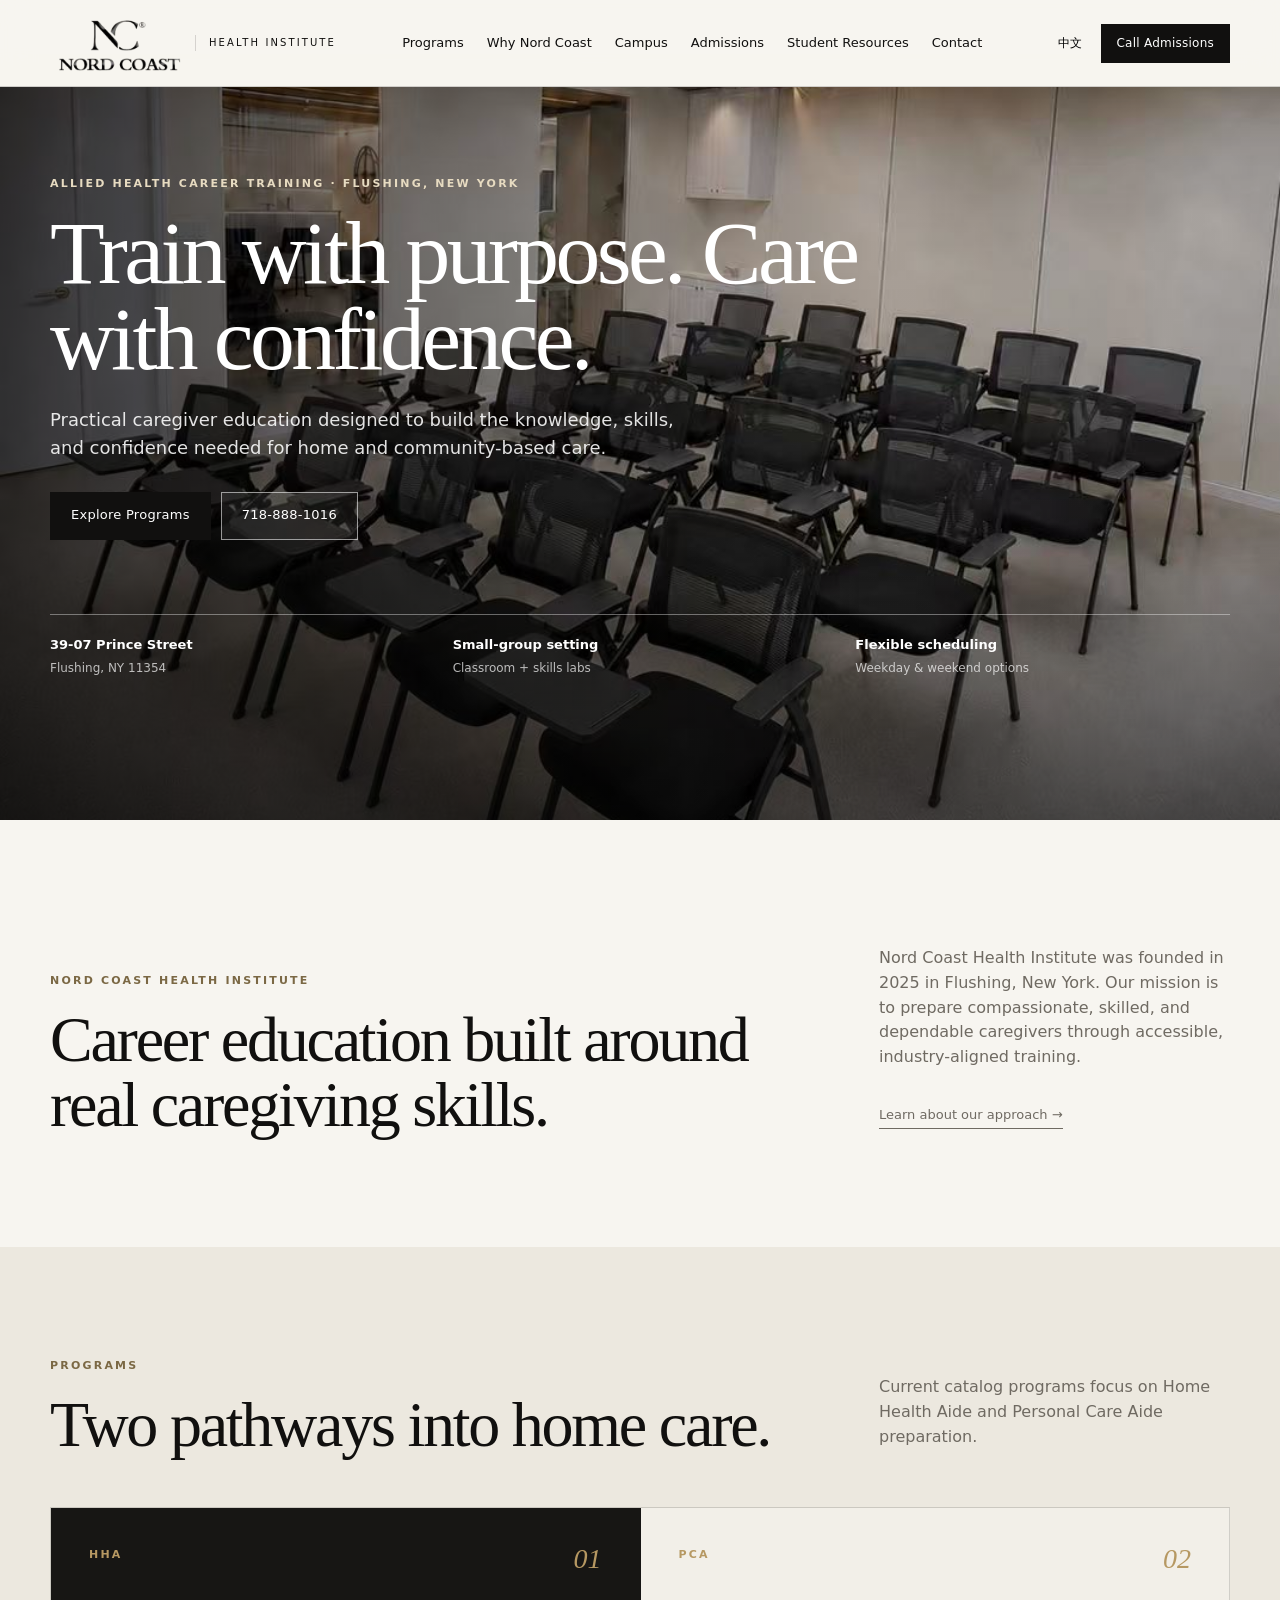
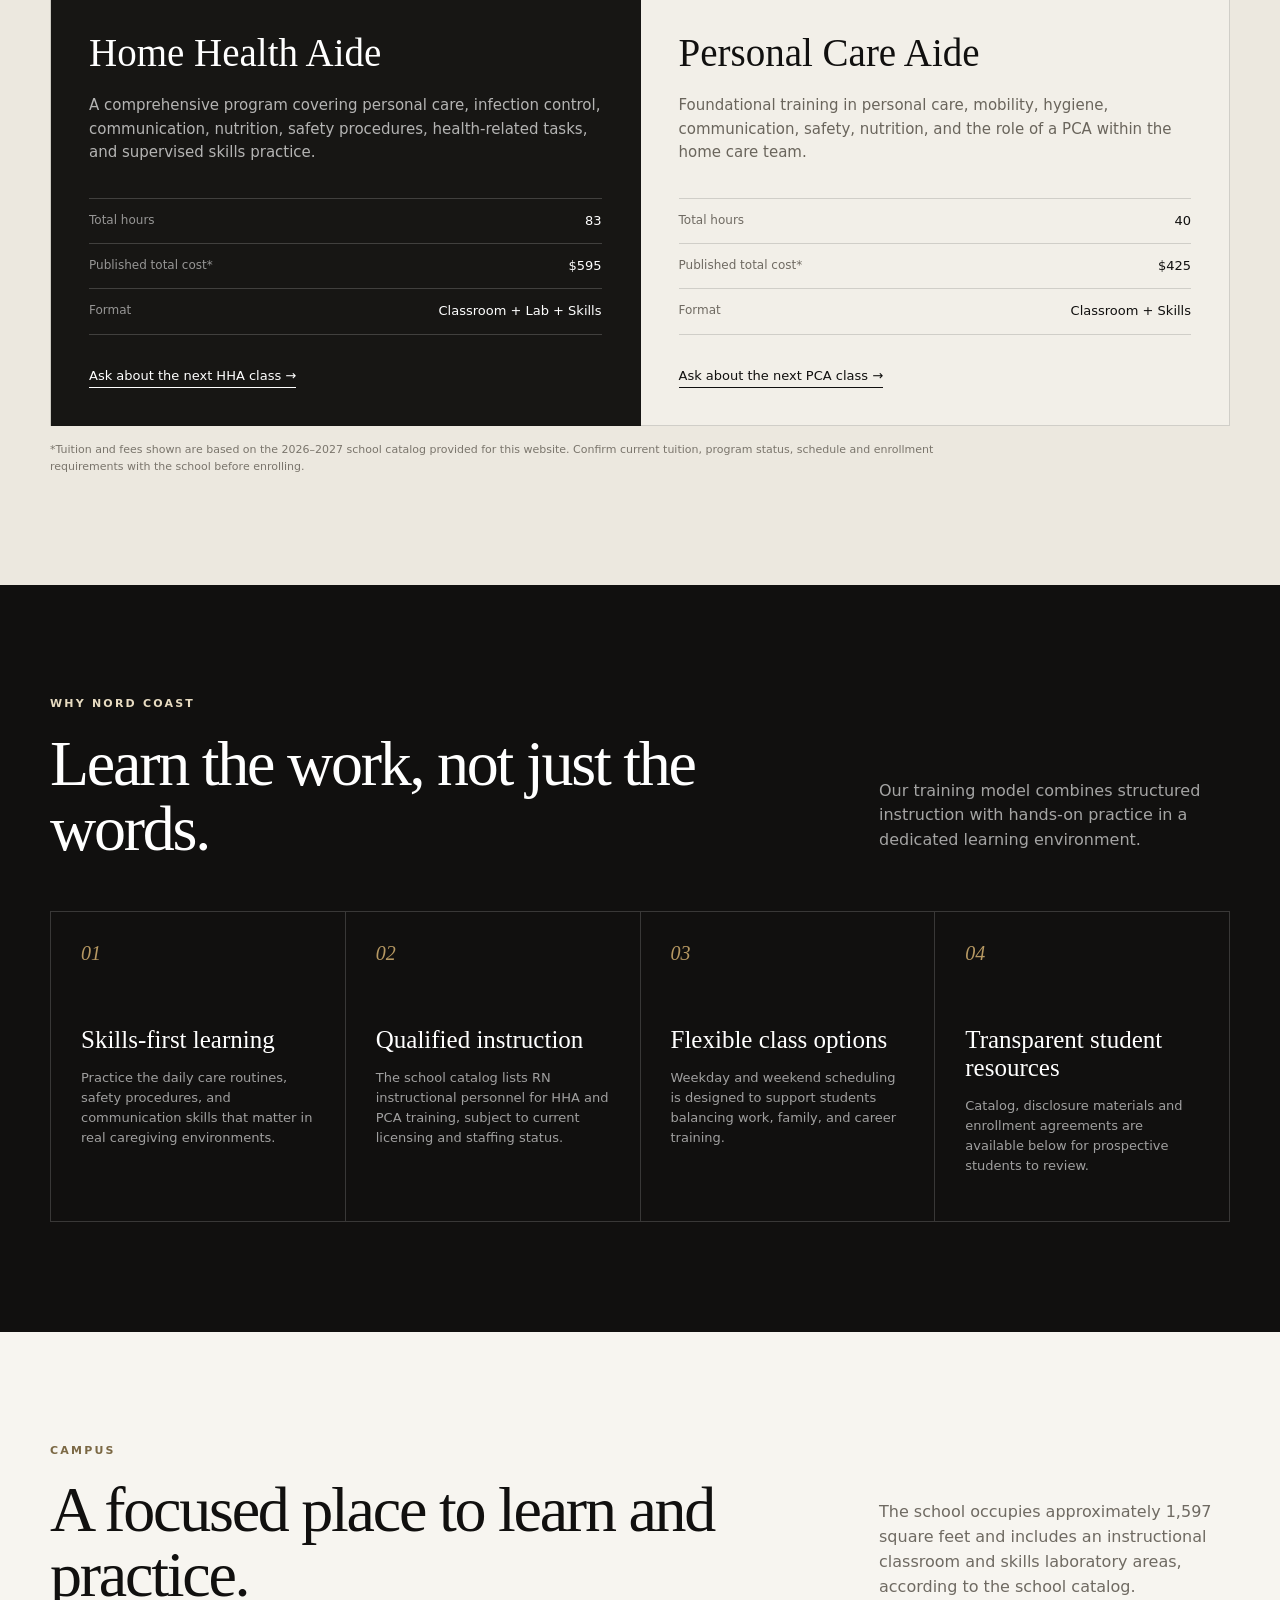
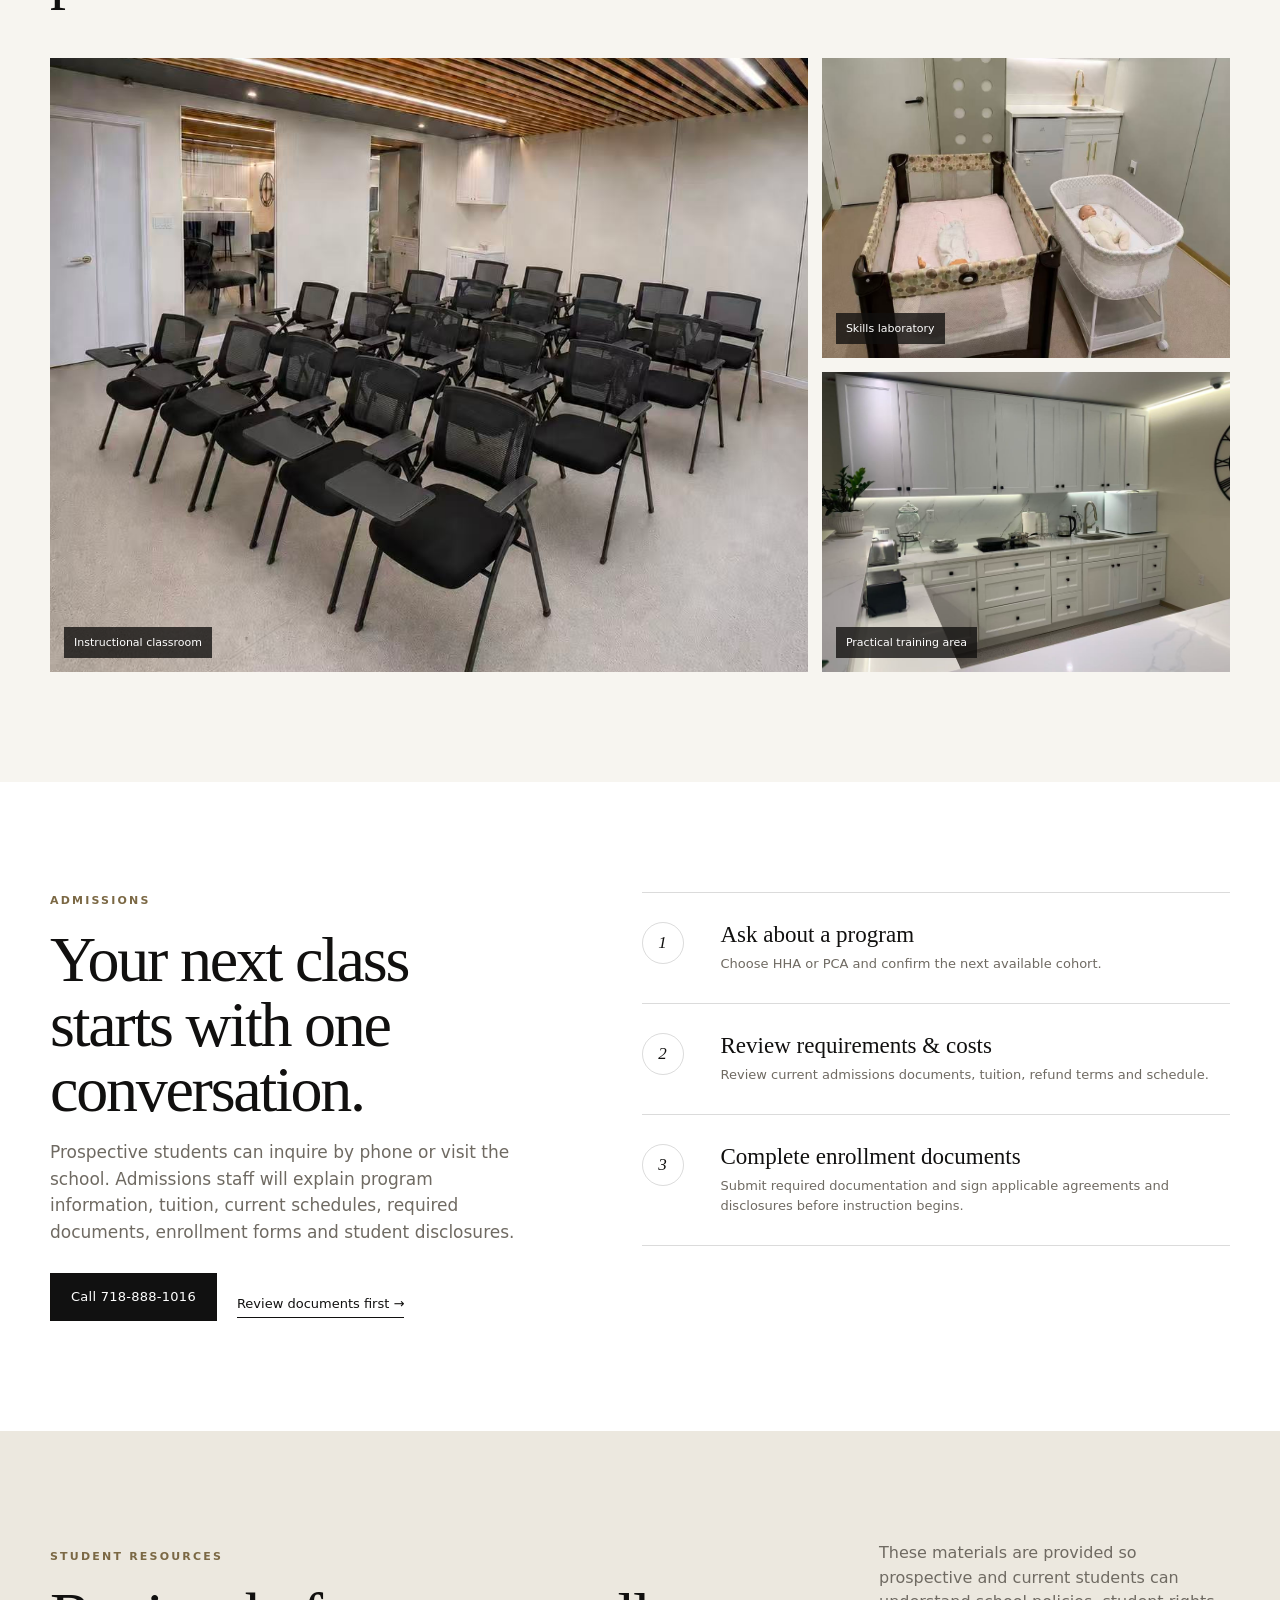
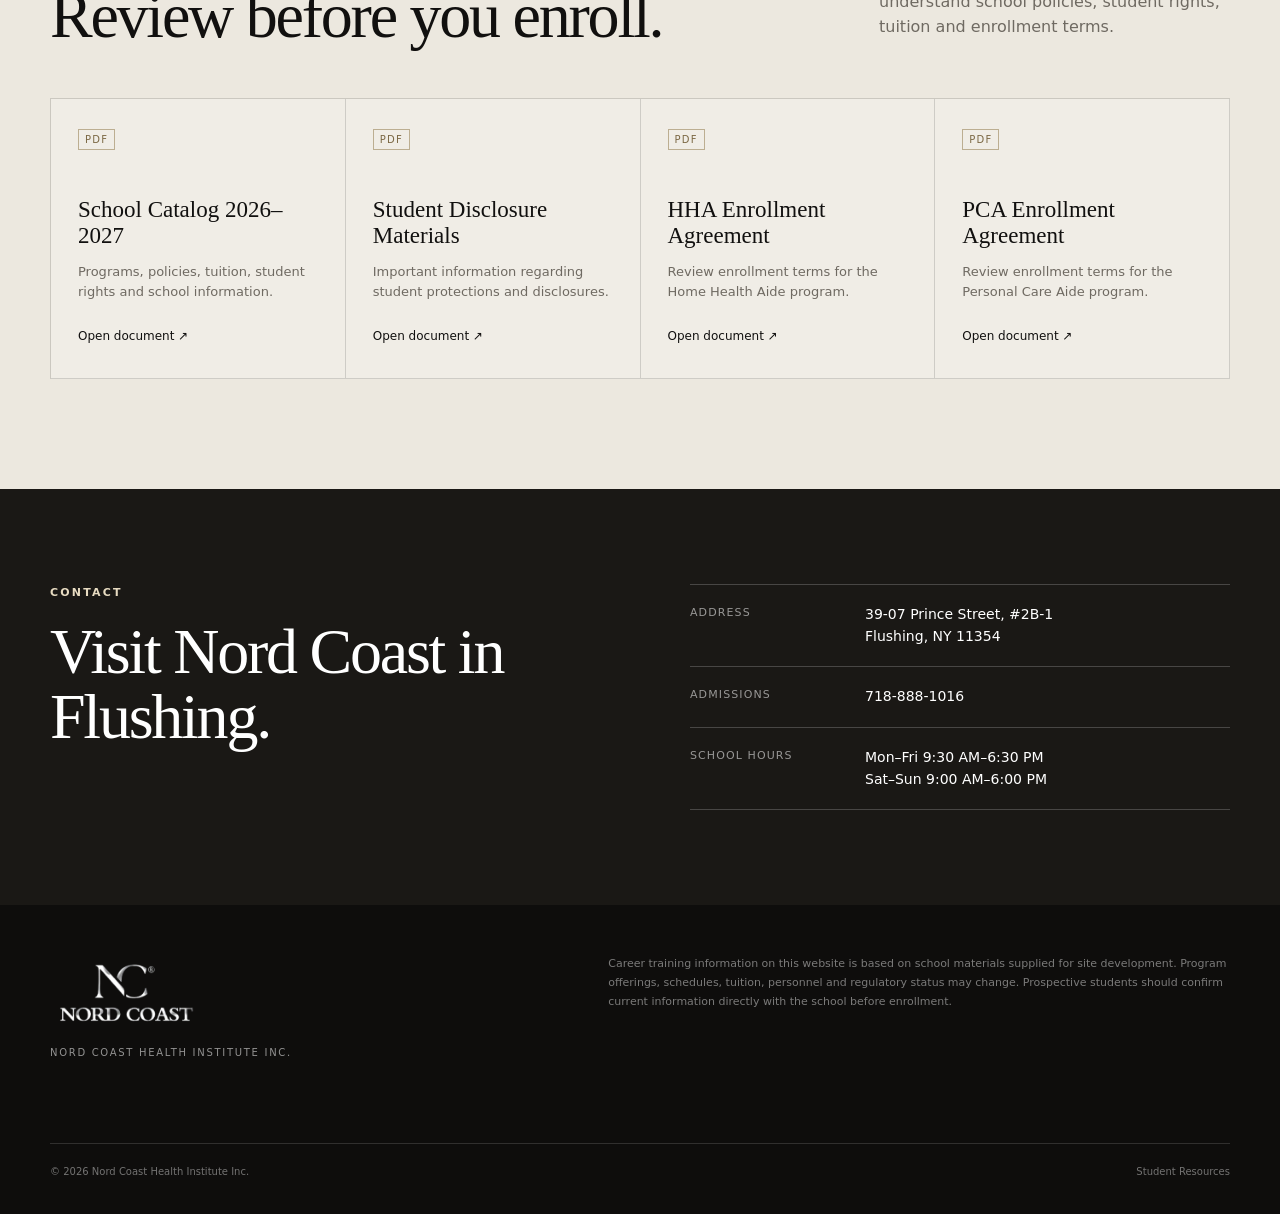
==== index.html @ 35583277 "Add files via upload" ====
<!doctype html>
<html lang="en">
<head>
  <meta charset="utf-8" />
  <meta name="viewport" content="width=device-width,initial-scale=1" />
  <meta name="description" content="Nord Coast Health Institute — allied health career training in Flushing, New York. HHA and PCA programs with classroom, lab and skills-based instruction." />
  <title>Nord Coast Health Institute | Allied Health Career Training</title>
  <link rel="icon" href="assets/images/logo.png" />
  <link rel="stylesheet" href="styles.css" />
</head>
<body>
  <a class="skip-link" href="#main">Skip to content</a>

  <header class="site-header" id="top">
    <div class="wrap nav-wrap">
      <a href="#top" class="brand" aria-label="Nord Coast Health Institute home">
        <img src="assets/images/logo.png" alt="Nord Coast" />
        <span class="brand-school">HEALTH INSTITUTE</span>
      </a>
      <button class="menu-toggle" aria-expanded="false" aria-controls="site-nav">Menu</button>
      <nav id="site-nav" class="site-nav" aria-label="Primary navigation">
        <a href="#programs" data-en="Programs" data-zh="课程">Programs</a>
        <a href="#why" data-en="Why Nord Coast" data-zh="学校优势">Why Nord Coast</a>
        <a href="#campus" data-en="Campus" data-zh="校园">Campus</a>
        <a href="#admissions" data-en="Admissions" data-zh="入学">Admissions</a>
        <a href="#documents" data-en="Student Resources" data-zh="学生资料">Student Resources</a>
        <a href="#contact" data-en="Contact" data-zh="联系">Contact</a>
      </nav>
      <div class="nav-actions">
        <button id="langToggle" class="lang-btn" type="button" aria-label="Switch language">中文</button>
        <a class="btn btn-small" href="tel:+17188881016" data-en="Call Admissions" data-zh="电话咨询">Call Admissions</a>
      </div>
    </div>
  </header>

  <main id="main">
    <section class="hero">
      <div class="hero-image" role="img" aria-label="Nord Coast classroom"></div>
      <div class="hero-overlay"></div>
      <div class="wrap hero-content">
        <p class="eyebrow" data-en="ALLIED HEALTH CAREER TRAINING · FLUSHING, NEW YORK" data-zh="医疗健康职业培训 · 纽约法拉盛">ALLIED HEALTH CAREER TRAINING · FLUSHING, NEW YORK</p>
        <h1 data-en="Train with purpose. Care with confidence." data-zh="以专业训练，成就有温度的照护。">Train with purpose.<br/>Care with confidence.</h1>
        <p class="hero-copy" data-en="Practical caregiver education designed to build the knowledge, skills, and confidence needed for home and community-based care." data-zh="以实用、系统的护理职业教育，帮助学员建立居家与社区照护所需的知识、技能与职业信心。">Practical caregiver education designed to build the knowledge, skills, and confidence needed for home and community-based care.</p>
        <div class="hero-actions">
          <a class="btn" href="#programs" data-en="Explore Programs" data-zh="查看课程">Explore Programs</a>
          <a class="btn btn-ghost" href="tel:+17188881016" data-en="718-888-1016" data-zh="718-888-1016">718-888-1016</a>
        </div>
        <div class="hero-meta">
          <div><strong>39-07 Prince Street</strong><span data-en="Flushing, NY 11354" data-zh="纽约法拉盛 11354">Flushing, NY 11354</span></div>
          <div><strong data-en="Small-group setting" data-zh="小班教学环境">Small-group setting</strong><span data-en="Classroom + skills labs" data-zh="课堂 + 技能实训">Classroom + skills labs</span></div>
          <div><strong data-en="Flexible scheduling" data-zh="灵活课程安排">Flexible scheduling</strong><span data-en="Weekday & weekend options" data-zh="工作日与周末班次">Weekday & weekend options</span></div>
        </div>
      </div>
    </section>

    <section class="intro section">
      <div class="wrap split-heading">
        <div>
          <p class="eyebrow dark" data-en="NORD COAST HEALTH INSTITUTE" data-zh="NORD COAST HEALTH INSTITUTE">NORD COAST HEALTH INSTITUTE</p>
          <h2 data-en="Career education built around real caregiving skills." data-zh="围绕真实照护能力打造的职业教育。">Career education built around real caregiving skills.</h2>
        </div>
        <div class="intro-copy">
          <p data-en="Nord Coast Health Institute was founded in 2025 in Flushing, New York. Our mission is to prepare compassionate, skilled, and dependable caregivers through accessible, industry-aligned training." data-zh="Nord Coast Health Institute 于 2025 年在纽约法拉盛成立。我们的使命是通过易于获得、贴近行业需求的培训，培养有同理心、有技能、值得信赖的照护人才。">Nord Coast Health Institute was founded in 2025 in Flushing, New York. Our mission is to prepare compassionate, skilled, and dependable caregivers through accessible, industry-aligned training.</p>
          <a class="text-link" href="#why" data-en="Learn about our approach →" data-zh="了解我们的教学方式 →">Learn about our approach →</a>
        </div>
      </div>
    </section>

    <section id="programs" class="section section-warm">
      <div class="wrap">
        <div class="section-head">
          <div><p class="eyebrow dark" data-en="PROGRAMS" data-zh="课程">PROGRAMS</p><h2 data-en="Two pathways into home care." data-zh="两条进入居家照护行业的学习路径。">Two pathways into home care.</h2></div>
          <p data-en="Current catalog programs focus on Home Health Aide and Personal Care Aide preparation." data-zh="当前课程目录聚焦 Home Health Aide（HHA）与 Personal Care Aide（PCA）职业培训。">Current catalog programs focus on Home Health Aide and Personal Care Aide preparation.</p>
        </div>

        <div class="program-grid">
          <article class="program-card featured">
            <div class="program-number">01</div>
            <p class="program-tag">HHA</p>
            <h3 data-en="Home Health Aide" data-zh="家庭健康护理员">Home Health Aide</h3>
            <p data-en="A comprehensive program covering personal care, infection control, communication, nutrition, safety procedures, health-related tasks, and supervised skills practice." data-zh="系统学习个人护理、感染控制、沟通、营养、安全、健康相关任务与技能实训，为居家护理工作建立完整基础。">A comprehensive program covering personal care, infection control, communication, nutrition, safety procedures, health-related tasks, and supervised skills practice.</p>
            <dl class="facts"><div><dt data-en="Total hours" data-zh="总课时">Total hours</dt><dd>83</dd></div><div><dt data-en="Published total cost*" data-zh="目录公布总费用*">Published total cost*</dt><dd>$595</dd></div><div><dt data-en="Format" data-zh="形式">Format</dt><dd data-en="Classroom + Lab + Skills" data-zh="课堂 + 实验室 + 技能">Classroom + Lab + Skills</dd></div></dl>
            <a class="card-link" href="#admissions" data-en="Ask about the next HHA class →" data-zh="咨询下一期 HHA 课程 →">Ask about the next HHA class →</a>
          </article>

          <article class="program-card">
            <div class="program-number">02</div>
            <p class="program-tag">PCA</p>
            <h3 data-en="Personal Care Aide" data-zh="个人护理助理">Personal Care Aide</h3>
            <p data-en="Foundational training in personal care, mobility, hygiene, communication, safety, nutrition, and the role of a PCA within the home care team." data-zh="学习个人护理、行动协助、卫生、沟通、安全、营养及 PCA 在居家照护团队中的职责，为进入照护行业打下基础。">Foundational training in personal care, mobility, hygiene, communication, safety, nutrition, and the role of a PCA within the home care team.</p>
            <dl class="facts"><div><dt data-en="Total hours" data-zh="总课时">Total hours</dt><dd>40</dd></div><div><dt data-en="Published total cost*" data-zh="目录公布总费用*">Published total cost*</dt><dd>$425</dd></div><div><dt data-en="Format" data-zh="形式">Format</dt><dd data-en="Classroom + Skills" data-zh="课堂 + 技能">Classroom + Skills</dd></div></dl>
            <a class="card-link" href="#admissions" data-en="Ask about the next PCA class →" data-zh="咨询下一期 PCA 课程 →">Ask about the next PCA class →</a>
          </article>
        </div>
        <p class="fineprint" data-en="*Tuition and fees shown are based on the 2026–2027 school catalog provided for this website. Confirm current tuition, program status, schedule and enrollment requirements with the school before enrolling." data-zh="*以上学费及费用依据本网站制作时提供的 2026–2027 学校目录。报名之前请向学校确认最新学费、课程状态、开课时间及入学要求。">*Tuition and fees shown are based on the 2026–2027 school catalog provided for this website. Confirm current tuition, program status, schedule and enrollment requirements with the school before enrolling.</p>
      </div>
    </section>

    <section id="why" class="section section-dark">
      <div class="wrap">
        <div class="section-head light">
          <div><p class="eyebrow" data-en="WHY NORD COAST" data-zh="为什么选择 NORD COAST">WHY NORD COAST</p><h2 data-en="Learn the work, not just the words." data-zh="不只学习知识，更要练会真实工作技能。">Learn the work, not just the words.</h2></div>
          <p data-en="Our training model combines structured instruction with hands-on practice in a dedicated learning environment." data-zh="我们的培训将系统理论教学与实操训练结合，在独立教学环境中强化职业技能。">Our training model combines structured instruction with hands-on practice in a dedicated learning environment.</p>
        </div>
        <div class="value-grid">
          <div class="value"><span>01</span><h3 data-en="Skills-first learning" data-zh="技能优先">Skills-first learning</h3><p data-en="Practice the daily care routines, safety procedures, and communication skills that matter in real caregiving environments." data-zh="围绕真实照护场景练习日常护理、安全流程与沟通技能。">Practice the daily care routines, safety procedures, and communication skills that matter in real caregiving environments.</p></div>
          <div class="value"><span>02</span><h3 data-en="Qualified instruction" data-zh="专业师资">Qualified instruction</h3><p data-en="The school catalog lists RN instructional personnel for HHA and PCA training, subject to current licensing and staffing status." data-zh="学校目录列示由注册护士（RN）师资参与 HHA 与 PCA 教学，具体以当前教师执照及排课情况为准。">The school catalog lists RN instructional personnel for HHA and PCA training, subject to current licensing and staffing status.</p></div>
          <div class="value"><span>03</span><h3 data-en="Flexible class options" data-zh="灵活班次">Flexible class options</h3><p data-en="Weekday and weekend scheduling is designed to support students balancing work, family, and career training." data-zh="工作日及周末班次便于兼顾工作、家庭与职业培训。">Weekday and weekend scheduling is designed to support students balancing work, family, and career training.</p></div>
          <div class="value"><span>04</span><h3 data-en="Transparent student resources" data-zh="透明学生资料">Transparent student resources</h3><p data-en="Catalog, disclosure materials and enrollment agreements are available below for prospective students to review." data-zh="学校目录、学生披露资料及入学协议均可在网站下方查阅。">Catalog, disclosure materials and enrollment agreements are available below for prospective students to review.</p></div>
        </div>
      </div>
    </section>

    <section id="campus" class="section gallery-section">
      <div class="wrap">
        <div class="section-head">
          <div><p class="eyebrow dark" data-en="CAMPUS" data-zh="校园环境">CAMPUS</p><h2 data-en="A focused place to learn and practice." data-zh="专注学习，也适合动手实训。">A focused place to learn and practice.</h2></div>
          <p data-en="The school occupies approximately 1,597 square feet and includes an instructional classroom and skills laboratory areas, according to the school catalog." data-zh="根据学校目录，校区约 1,597 平方英尺，设有教学教室及技能实训区域。">The school occupies approximately 1,597 square feet and includes an instructional classroom and skills laboratory areas, according to the school catalog.</p>
        </div>
        <div class="gallery">
          <figure class="g1"><img src="assets/images/classroom-1.jpg" alt="Nord Coast instructional classroom" loading="lazy"/><figcaption data-en="Instructional classroom" data-zh="教学教室">Instructional classroom</figcaption></figure>
          <figure class="g2"><img src="assets/images/labroom.jpg" alt="Nord Coast skills lab" loading="lazy"/><figcaption data-en="Skills laboratory" data-zh="技能实训室">Skills laboratory</figcaption></figure>
          <figure class="g3"><img src="assets/images/kitchen.jpg" alt="Nord Coast training kitchen" loading="lazy"/><figcaption data-en="Practical training area" data-zh="实操训练区域">Practical training area</figcaption></figure>
        </div>
      </div>
    </section>

    <section id="admissions" class="section admissions-section">
      <div class="wrap admissions-grid">
        <div>
          <p class="eyebrow dark" data-en="ADMISSIONS" data-zh="入学流程">ADMISSIONS</p>
          <h2 data-en="Your next class starts with one conversation." data-zh="从一次咨询，开始你的下一段职业学习。">Your next class starts with one conversation.</h2>
          <p class="lead" data-en="Prospective students can inquire by phone or visit the school. Admissions staff will explain program information, tuition, current schedules, required documents, enrollment forms and student disclosures." data-zh="有意报名的学员可电话咨询或到校了解。招生人员将说明课程内容、学费、最新开课时间、所需文件、报名表格及学生披露资料。">Prospective students can inquire by phone or visit the school. Admissions staff will explain program information, tuition, current schedules, required documents, enrollment forms and student disclosures.</p>
          <div class="admission-actions"><a class="btn dark-btn" href="tel:+17188881016" data-en="Call 718-888-1016" data-zh="致电 718-888-1016">Call 718-888-1016</a><a class="text-link" href="#documents" data-en="Review documents first →" data-zh="先查看学生资料 →">Review documents first →</a></div>
        </div>
        <ol class="steps">
          <li><span>1</span><div><h3 data-en="Ask about a program" data-zh="咨询课程">Ask about a program</h3><p data-en="Choose HHA or PCA and confirm the next available cohort." data-zh="选择 HHA 或 PCA，并确认下一期开课时间。">Choose HHA or PCA and confirm the next available cohort.</p></div></li>
          <li><span>2</span><div><h3 data-en="Review requirements & costs" data-zh="确认要求与费用">Review requirements & costs</h3><p data-en="Review current admissions documents, tuition, refund terms and schedule." data-zh="了解最新入学资料、学费、退费条款与课程安排。">Review current admissions documents, tuition, refund terms and schedule.</p></div></li>
          <li><span>3</span><div><h3 data-en="Complete enrollment documents" data-zh="完成报名文件">Complete enrollment documents</h3><p data-en="Submit required documentation and sign applicable agreements and disclosures before instruction begins." data-zh="在课程开始前提交所需材料并签署适用的报名协议及披露文件。">Submit required documentation and sign applicable agreements and disclosures before instruction begins.</p></div></li>
        </ol>
      </div>
    </section>

    <section id="documents" class="section section-warm docs-section">
      <div class="wrap">
        <div class="section-head">
          <div><p class="eyebrow dark" data-en="STUDENT RESOURCES" data-zh="学生资料">STUDENT RESOURCES</p><h2 data-en="Review before you enroll." data-zh="报名前，请先充分了解。">Review before you enroll.</h2></div>
          <p data-en="These materials are provided so prospective and current students can understand school policies, student rights, tuition and enrollment terms." data-zh="以下资料用于帮助准学员及在校学员了解学校政策、学生权利、学费及报名条款。">These materials are provided so prospective and current students can understand school policies, student rights, tuition and enrollment terms.</p>
        </div>
        <div class="doc-grid">
          <a class="doc-card" href="documents/school-catalog-2026-2027.pdf" target="_blank" rel="noopener"><span>PDF</span><h3 data-en="School Catalog 2026–2027" data-zh="2026–2027 学校目录">School Catalog 2026–2027</h3><p data-en="Programs, policies, tuition, student rights and school information." data-zh="课程、政策、学费、学生权利及学校信息。">Programs, policies, tuition, student rights and school information.</p><b data-en="Open document ↗" data-zh="打开文件 ↗">Open document ↗</b></a>
          <a class="doc-card" href="documents/student-disclosure.pdf" target="_blank" rel="noopener"><span>PDF</span><h3 data-en="Student Disclosure Materials" data-zh="学生披露资料">Student Disclosure Materials</h3><p data-en="Important information regarding student protections and disclosures." data-zh="关于学生保护与披露的重要信息。">Important information regarding student protections and disclosures.</p><b data-en="Open document ↗" data-zh="打开文件 ↗">Open document ↗</b></a>
          <a class="doc-card" href="documents/hha-enrollment-agreement.pdf" target="_blank" rel="noopener"><span>PDF</span><h3 data-en="HHA Enrollment Agreement" data-zh="HHA 报名协议">HHA Enrollment Agreement</h3><p data-en="Review enrollment terms for the Home Health Aide program." data-zh="查看 Home Health Aide 课程报名条款。">Review enrollment terms for the Home Health Aide program.</p><b data-en="Open document ↗" data-zh="打开文件 ↗">Open document ↗</b></a>
          <a class="doc-card" href="documents/pca-enrollment-agreement.pdf" target="_blank" rel="noopener"><span>PDF</span><h3 data-en="PCA Enrollment Agreement" data-zh="PCA 报名协议">PCA Enrollment Agreement</h3><p data-en="Review enrollment terms for the Personal Care Aide program." data-zh="查看 Personal Care Aide 课程报名条款。">Review enrollment terms for the Personal Care Aide program.</p><b data-en="Open document ↗" data-zh="打开文件 ↗">Open document ↗</b></a>
        </div>
      </div>
    </section>

    <section id="contact" class="contact-section">
      <div class="wrap contact-grid">
        <div>
          <p class="eyebrow" data-en="CONTACT" data-zh="联系我们">CONTACT</p>
          <h2 data-en="Visit Nord Coast in Flushing." data-zh="欢迎到访纽约法拉盛 Nord Coast。">Visit Nord Coast in Flushing.</h2>
        </div>
        <div class="contact-details">
          <div><span data-en="Address" data-zh="地址">Address</span><strong>39-07 Prince Street, #2B-1<br/>Flushing, NY 11354</strong></div>
          <div><span data-en="Admissions" data-zh="招生电话">Admissions</span><strong><a href="tel:+17188881016">718-888-1016</a></strong></div>
          <div><span data-en="School hours" data-zh="学校开放时间">School hours</span><strong data-en="Mon–Fri 9:30 AM–6:30 PM<br/>Sat–Sun 9:00 AM–6:00 PM" data-zh="周一至周五 9:30 AM–6:30 PM<br/>周六至周日 9:00 AM–6:00 PM">Mon–Fri 9:30 AM–6:30 PM<br/>Sat–Sun 9:00 AM–6:00 PM</strong></div>
        </div>
      </div>
    </section>
  </main>

  <footer>
    <div class="wrap footer-grid">
      <div class="footer-brand"><img src="assets/images/logo.png" alt="Nord Coast"/><span>NORD COAST HEALTH INSTITUTE INC.</span></div>
      <p data-en="Career training information on this website is based on school materials supplied for site development. Program offerings, schedules, tuition, personnel and regulatory status may change. Prospective students should confirm current information directly with the school before enrollment." data-zh="本网站职业培训信息依据建站时提供的学校资料整理。课程、排期、学费、师资及监管状态可能发生变化；准学员报名前应直接向学校确认最新信息。">Career training information on this website is based on school materials supplied for site development. Program offerings, schedules, tuition, personnel and regulatory status may change. Prospective students should confirm current information directly with the school before enrollment.</p>
      <div class="footer-bottom"><span>© <span id="year"></span> Nord Coast Health Institute Inc.</span><a href="#documents" data-en="Student Resources" data-zh="学生资料">Student Resources</a></div>
    </div>
  </footer>

  <script src="script.js"></script>
</body>
</html>
---- styles.css ----
:root{--ink:#11100f;--paper:#f7f5f0;--warm:#ece8df;--gold:#b69862;--muted:#6f6a62;--line:rgba(17,16,15,.15);--white:#fff;--max:1180px}*{box-sizing:border-box}html{scroll-behavior:smooth}body{margin:0;background:var(--paper);color:var(--ink);font-family:Inter,ui-sans-serif,system-ui,-apple-system,"Segoe UI",Arial,"Noto Sans SC",sans-serif;line-height:1.55}a{color:inherit;text-decoration:none}img{display:block;max-width:100%}.wrap{width:min(calc(100% - 40px),var(--max));margin:auto}.skip-link{position:absolute;left:-999px;top:8px;background:#fff;padding:8px 12px;z-index:999}.skip-link:focus{left:8px}.site-header{position:fixed;z-index:50;top:0;left:0;right:0;background:rgba(247,245,240,.94);backdrop-filter:blur(16px);border-bottom:1px solid var(--line)}.nav-wrap{height:86px;display:flex;align-items:center;gap:30px}.brand{display:flex;align-items:center;gap:13px;min-width:235px}.brand img{width:132px}.brand-school{font-size:10px;letter-spacing:.21em;border-left:1px solid var(--line);padding-left:13px}.site-nav{display:flex;align-items:center;justify-content:center;gap:23px;flex:1;font-size:13px}.site-nav a{position:relative;padding:31px 0}.site-nav a:after{content:"";position:absolute;height:1px;left:0;right:100%;bottom:25px;background:var(--ink);transition:.25s}.site-nav a:hover:after{right:0}.nav-actions{display:flex;align-items:center;gap:10px}.lang-btn{border:0;background:transparent;font:inherit;font-size:12px;cursor:pointer;padding:9px}.btn{display:inline-flex;align-items:center;justify-content:center;min-height:48px;padding:0 20px;background:var(--ink);color:#fff;border:1px solid var(--ink);font-size:13px;letter-spacing:.02em;transition:.2s}.btn:hover{background:#2a2825}.btn-small{min-height:39px;padding:0 15px;font-size:12px}.btn-ghost{background:rgba(255,255,255,.06);border-color:rgba(255,255,255,.55)}.menu-toggle{display:none}.hero{min-height:820px;position:relative;display:flex;align-items:flex-end;color:#fff;padding-top:86px}.hero-image{position:absolute;inset:86px 0 0;background:url('assets/images/classroom-1.jpg') center 46%/cover no-repeat}.hero-overlay{position:absolute;inset:86px 0 0;background:linear-gradient(90deg,rgba(0,0,0,.72),rgba(0,0,0,.18) 68%),linear-gradient(0deg,rgba(0,0,0,.57),transparent 45%)}.hero-content{position:relative;padding-bottom:54px}.eyebrow{font-size:11px;letter-spacing:.2em;font-weight:700;margin:0 0 18px;color:#e7dbc1}.eyebrow.dark{color:#7b6844}.hero h1{font-family:Georgia,"Times New Roman",serif;font-weight:400;font-size:clamp(54px,7vw,91px);line-height:.96;max-width:870px;letter-spacing:-.04em;margin:0 0 24px}.hero-copy{font-size:18px;max-width:630px;color:rgba(255,255,255,.88);margin:0 0 30px}.hero-actions{display:flex;gap:10px}.hero-meta{display:grid;grid-template-columns:repeat(3,1fr);margin-top:74px;border-top:1px solid rgba(255,255,255,.38);padding-top:20px;gap:28px}.hero-meta div{display:flex;flex-direction:column;gap:4px}.hero-meta strong{font-size:13px}.hero-meta span{font-size:12px;color:rgba(255,255,255,.7)}.section{padding:110px 0}.split-heading,.section-head{display:grid;grid-template-columns:1.35fr .65fr;gap:100px;align-items:end}.section h2,.contact-section h2{font-family:Georgia,"Times New Roman",serif;font-size:clamp(40px,5vw,64px);line-height:1.02;letter-spacing:-.035em;font-weight:400;margin:0}.intro-copy,.section-head>p{font-size:16px;color:var(--muted);margin:0 0 8px}.text-link{display:inline-block;margin-top:19px;font-size:13px;border-bottom:1px solid currentColor;padding-bottom:3px}.section-warm{background:var(--warm)}.section-head{margin-bottom:50px}.program-grid{display:grid;grid-template-columns:1fr 1fr;border-top:1px solid var(--line);border-left:1px solid var(--line)}.program-card{min-height:510px;padding:38px;border-right:1px solid var(--line);border-bottom:1px solid var(--line);position:relative;background:rgba(255,255,255,.28)}.program-card.featured{background:#171614;color:#fff}.program-number{position:absolute;top:35px;right:38px;font:italic 28px Georgia;color:var(--gold)}.program-tag{font-size:11px;letter-spacing:.2em;font-weight:700;color:var(--gold);margin:0 0 70px}.program-card h3{font:400 39px/1.05 Georgia;margin:0 0 20px}.program-card>p:not(.program-tag){font-size:15px;max-width:520px;color:#6a655c}.program-card.featured>p:not(.program-tag){color:rgba(255,255,255,.68)}.facts{margin:34px 0 28px;border-top:1px solid var(--line)}.featured .facts{border-color:rgba(255,255,255,.18)}.facts div{display:flex;justify-content:space-between;gap:20px;padding:12px 0;border-bottom:1px solid var(--line)}.featured .facts div{border-color:rgba(255,255,255,.18)}.facts dt{font-size:12px;color:var(--muted)}.featured .facts dt{color:rgba(255,255,255,.55)}.facts dd{font-size:13px;margin:0;text-align:right}.card-link{font-size:13px;border-bottom:1px solid currentColor;padding-bottom:4px}.fineprint{font-size:11px;color:#7a756c;margin:15px 0 0;max-width:950px}.section-dark{background:#11100f;color:#fff}.section-head.light>p{color:rgba(255,255,255,.62)}.value-grid{display:grid;grid-template-columns:repeat(4,1fr);border-top:1px solid rgba(255,255,255,.17);border-left:1px solid rgba(255,255,255,.17)}.value{padding:30px;min-height:310px;border-right:1px solid rgba(255,255,255,.17);border-bottom:1px solid rgba(255,255,255,.17)}.value span{font:italic 20px Georgia;color:var(--gold)}.value h3{font:400 25px Georgia;margin:58px 0 14px}.value p{font-size:13px;color:rgba(255,255,255,.6)}.gallery{display:grid;grid-template-columns:1.3fr .7fr;grid-template-rows:300px 300px;gap:14px}.gallery figure{margin:0;position:relative;overflow:hidden;background:#ddd}.gallery .g1{grid-row:1/3}.gallery img{width:100%;height:100%;object-fit:cover;transition:transform .5s}.gallery figure:hover img{transform:scale(1.025)}.gallery figcaption{position:absolute;bottom:14px;left:14px;background:rgba(17,16,15,.78);color:#fff;padding:7px 10px;font-size:11px}.admissions-section{background:#fff}.admissions-grid{display:grid;grid-template-columns:.9fr 1.1fr;gap:110px;align-items:start}.lead{font-size:17px;color:var(--muted);max-width:600px}.admission-actions{display:flex;gap:20px;align-items:center;margin-top:28px}.dark-btn{background:#111;color:#fff}.steps{list-style:none;margin:0;padding:0;border-top:1px solid var(--line)}.steps li{display:grid;grid-template-columns:54px 1fr;gap:25px;padding:29px 0;border-bottom:1px solid var(--line)}.steps li>span{width:42px;height:42px;border:1px solid var(--line);border-radius:50%;display:grid;place-items:center;font:italic 17px Georgia}.steps h3{font:400 23px Georgia;margin:0 0 6px}.steps p{font-size:13px;color:var(--muted);margin:0}.doc-grid{display:grid;grid-template-columns:repeat(4,1fr);border-top:1px solid var(--line);border-left:1px solid var(--line)}.doc-card{padding:27px;min-height:280px;border-right:1px solid var(--line);border-bottom:1px solid var(--line);background:rgba(255,255,255,.22);transition:.25s}.doc-card:hover{background:#fff;transform:translateY(-3px)}.doc-card>span{font-size:10px;letter-spacing:.12em;color:#7b6844;border:1px solid #bcae91;padding:4px 6px}.doc-card h3{font:400 23px Georgia;margin:46px 0 12px}.doc-card p{font-size:13px;color:var(--muted)}.doc-card b{font-size:12px;font-weight:500;display:block;margin-top:25px}.contact-section{background:#1a1815;color:#fff;padding:95px 0}.contact-grid{display:grid;grid-template-columns:1fr 1fr;gap:100px}.contact-details{border-top:1px solid rgba(255,255,255,.2)}.contact-details>div{display:grid;grid-template-columns:150px 1fr;gap:25px;padding:19px 0;border-bottom:1px solid rgba(255,255,255,.2)}.contact-details span{font-size:11px;color:rgba(255,255,255,.55);text-transform:uppercase;letter-spacing:.1em}.contact-details strong{font-size:14px;font-weight:500}footer{background:#0e0d0c;color:#fff;padding:50px 0 34px}.footer-grid{display:grid;grid-template-columns:1fr 1.3fr;gap:80px}.footer-brand img{width:145px;filter:invert(1);margin-bottom:14px}.footer-brand span{font-size:10px;letter-spacing:.17em;color:rgba(255,255,255,.55)}footer p{font-size:11px;line-height:1.7;color:rgba(255,255,255,.45);margin:0}.footer-bottom{grid-column:1/-1;border-top:1px solid rgba(255,255,255,.14);padding-top:20px;display:flex;justify-content:space-between;font-size:10px;color:rgba(255,255,255,.42)}
@media(max-width:1020px){.site-nav{display:none}.nav-actions{margin-left:auto}.value-grid{grid-template-columns:1fr 1fr}.doc-grid{grid-template-columns:1fr 1fr}.program-card{min-height:auto}.hero{min-height:760px}.split-heading,.section-head,.admissions-grid,.contact-grid{gap:55px}}
@media(max-width:740px){.wrap{width:min(calc(100% - 28px),var(--max))}.nav-wrap{height:72px}.brand{min-width:0}.brand img{width:105px}.brand-school{display:none}.nav-actions .btn{display:none}.menu-toggle{display:block;order:3;background:transparent;border:1px solid var(--line);padding:7px 10px;font-size:12px}.site-nav.open{display:flex;position:absolute;top:72px;left:0;right:0;background:var(--paper);flex-direction:column;align-items:stretch;padding:12px 20px 22px;border-bottom:1px solid var(--line);gap:0}.site-nav.open a{padding:12px 0}.site-nav.open a:after{display:none}.hero{min-height:760px;padding-top:72px}.hero-image,.hero-overlay{inset:72px 0 0}.hero h1{font-size:54px}.hero-copy{font-size:16px}.hero-meta{grid-template-columns:1fr;gap:13px;margin-top:50px}.hero-meta div{border-bottom:1px solid rgba(255,255,255,.18);padding-bottom:10px}.section{padding:78px 0}.split-heading,.section-head,.admissions-grid,.contact-grid,.footer-grid{grid-template-columns:1fr;gap:30px}.section-head{align-items:start}.program-grid,.value-grid,.doc-grid{grid-template-columns:1fr}.program-card{padding:28px}.gallery{grid-template-columns:1fr;grid-template-rows:320px 220px 220px}.gallery .g1{grid-row:auto}.admission-actions{align-items:flex-start;flex-direction:column}.contact-details>div{grid-template-columns:100px 1fr}.footer-bottom{flex-direction:column;gap:8px}.footer-grid{gap:30px}}
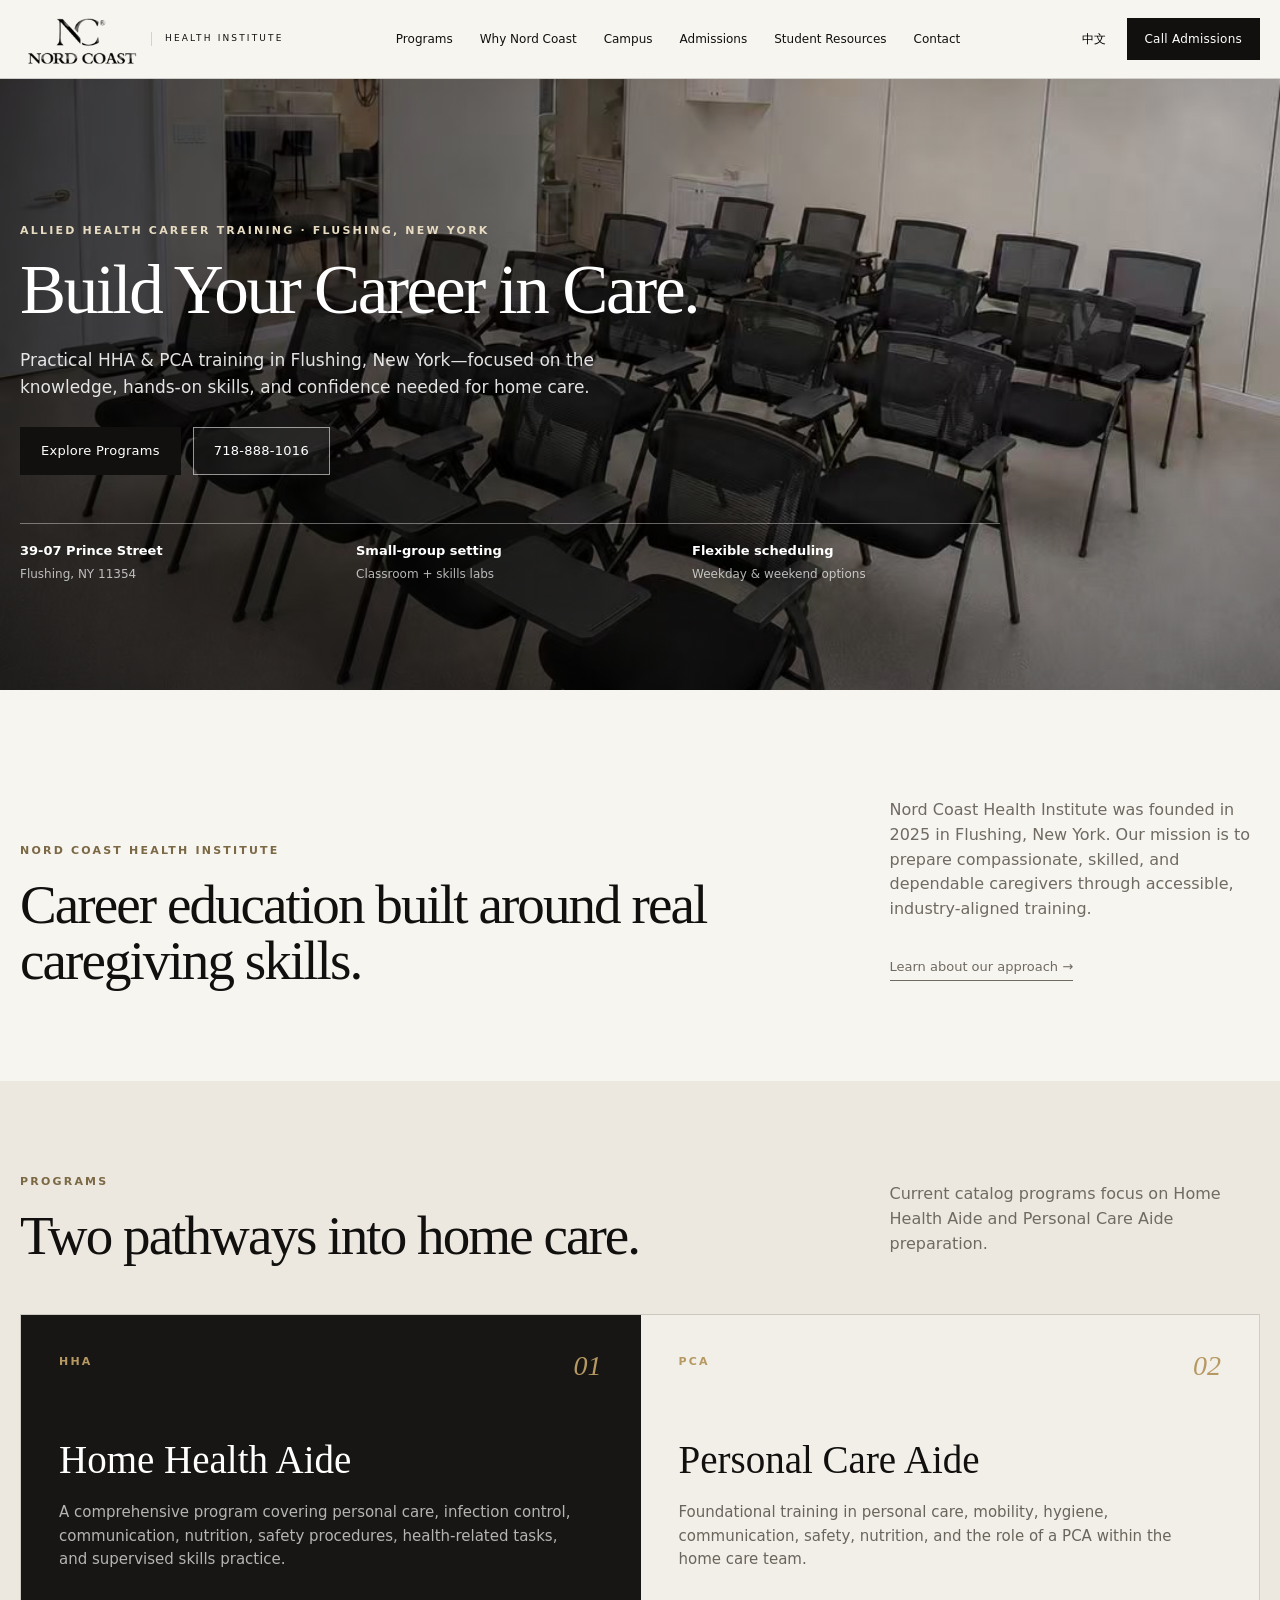
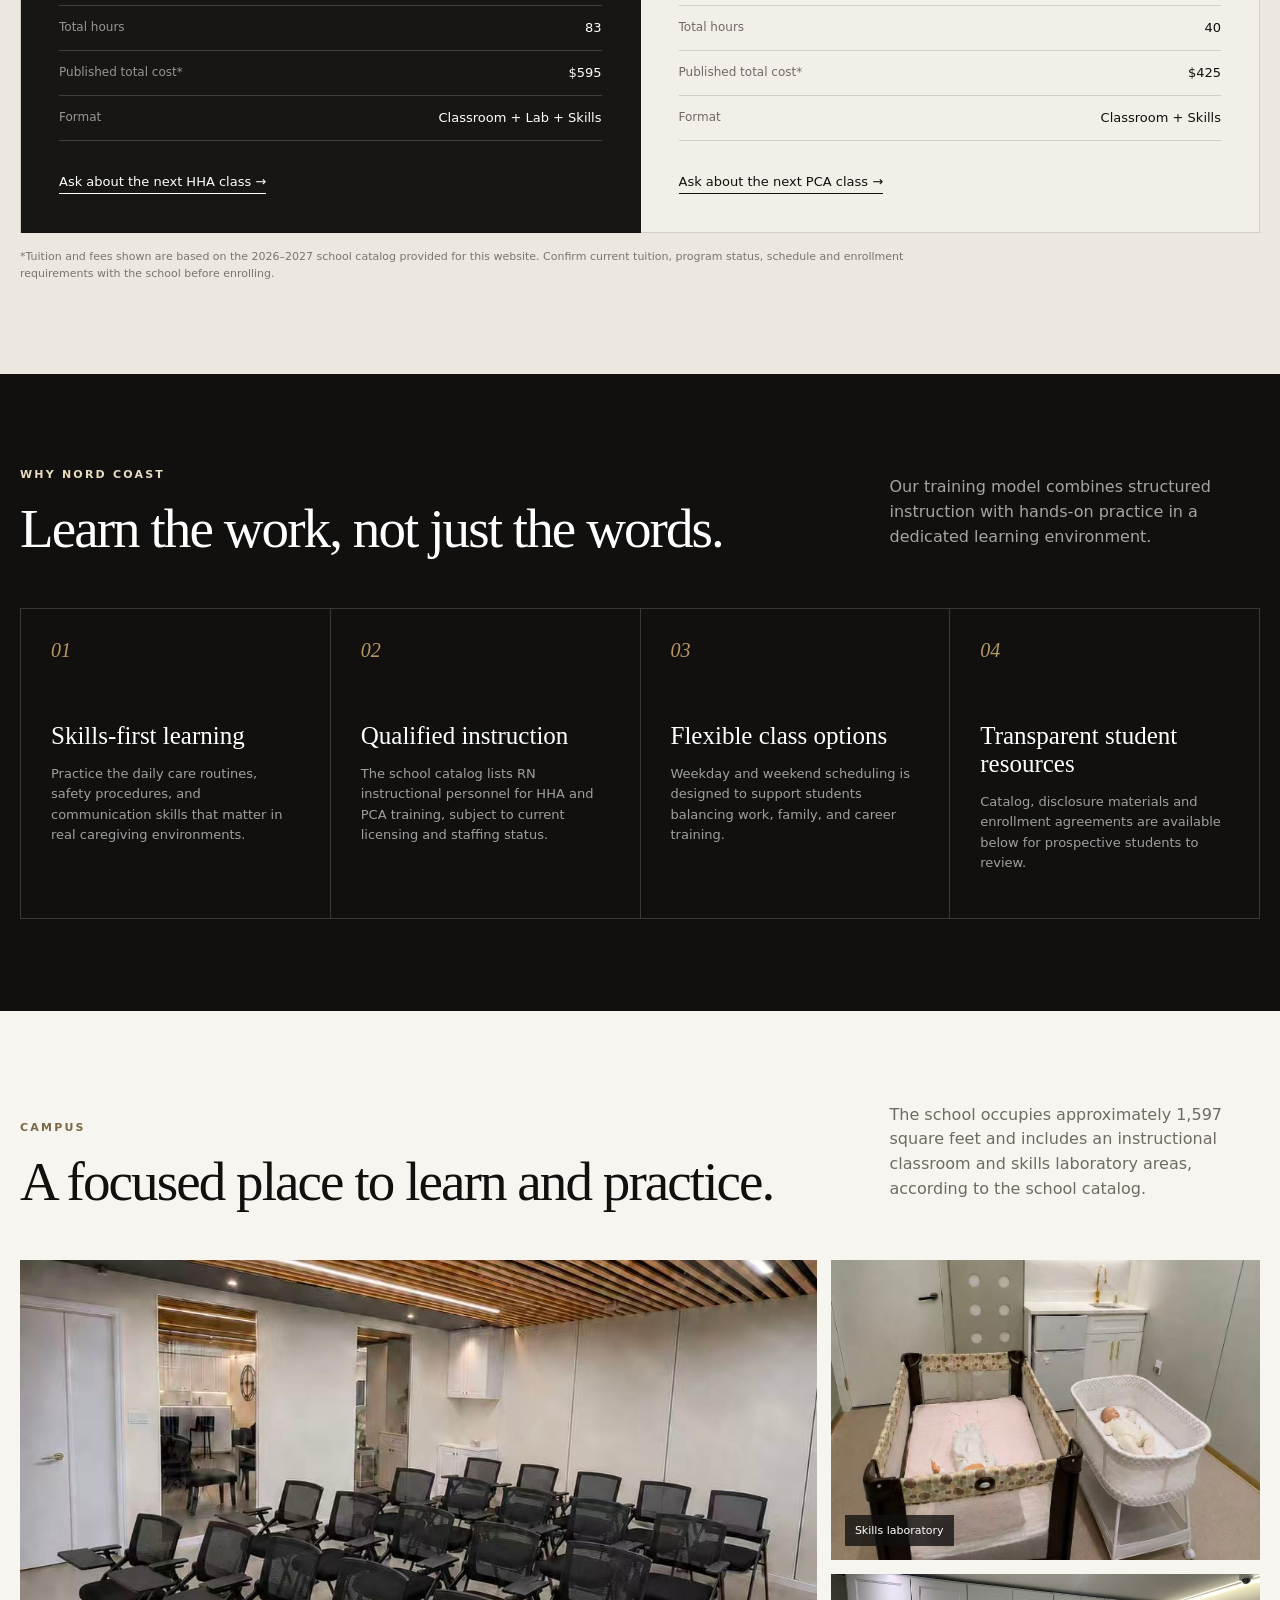
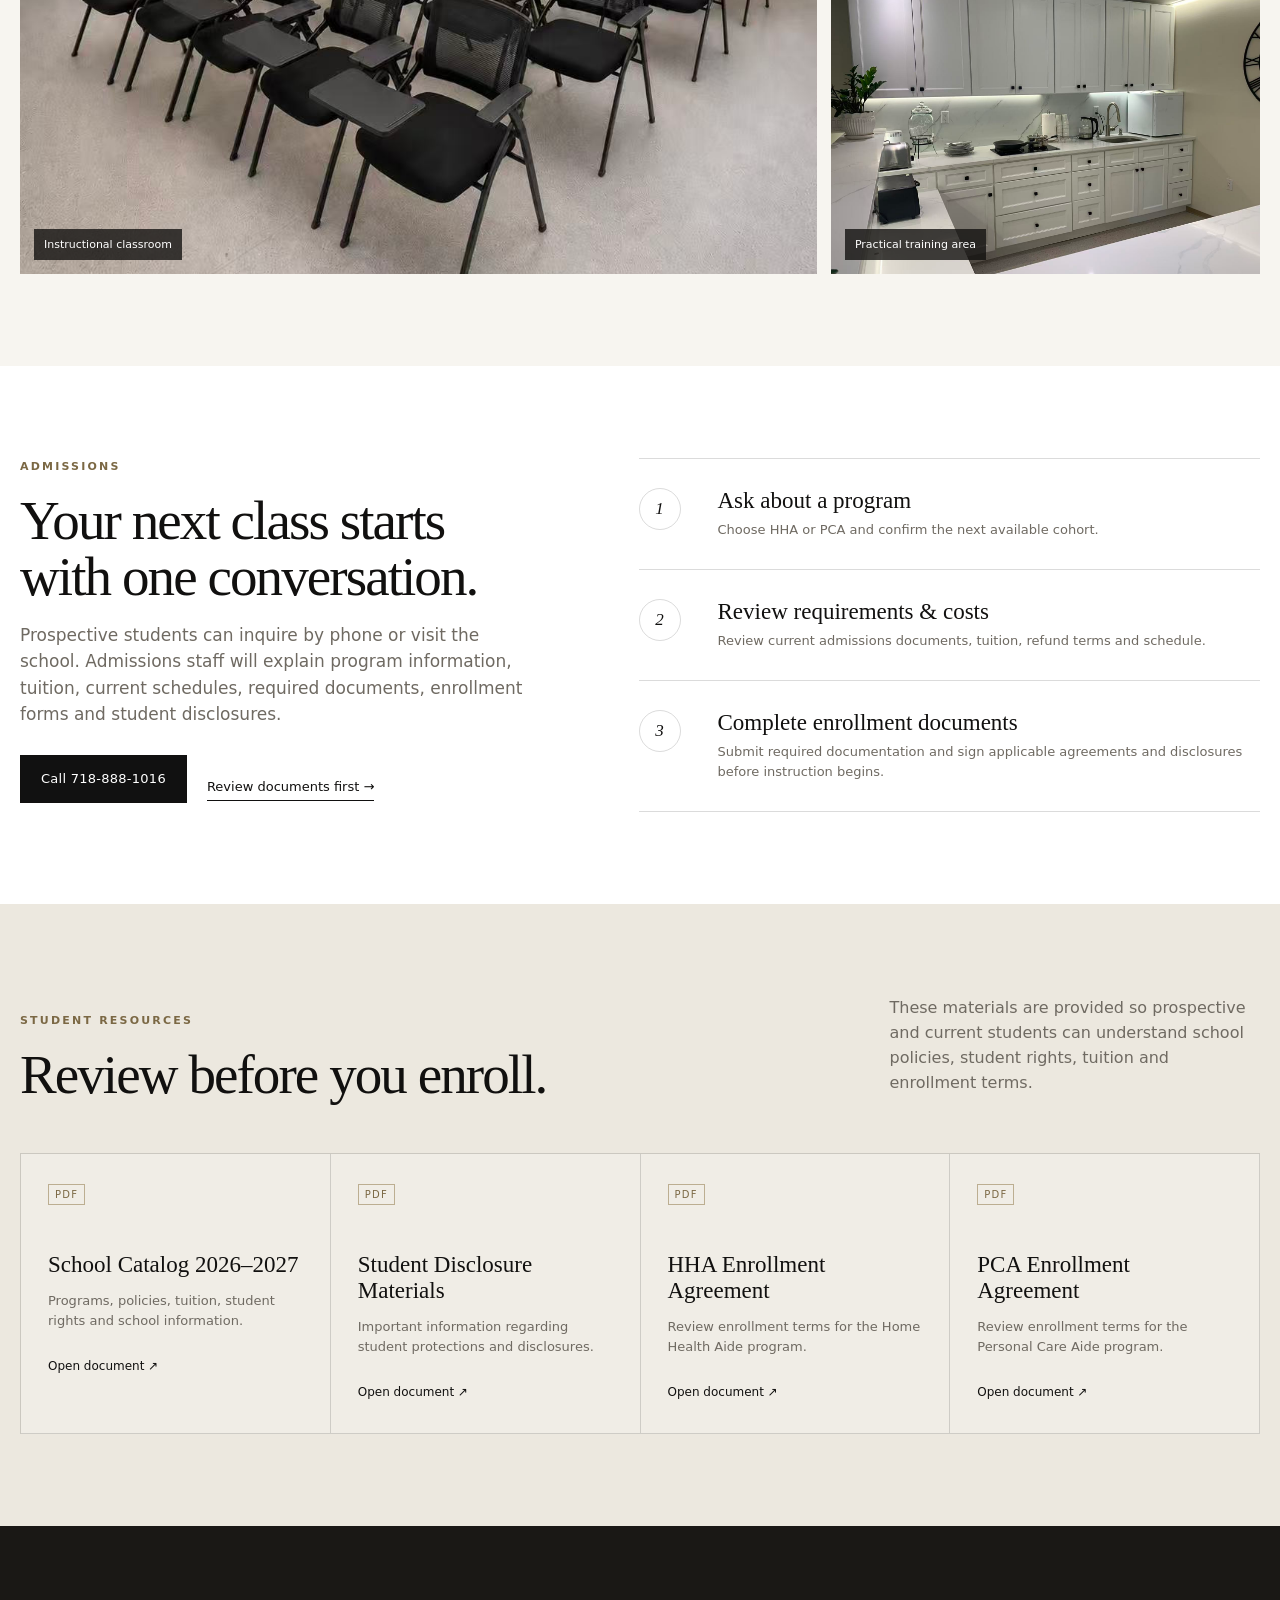
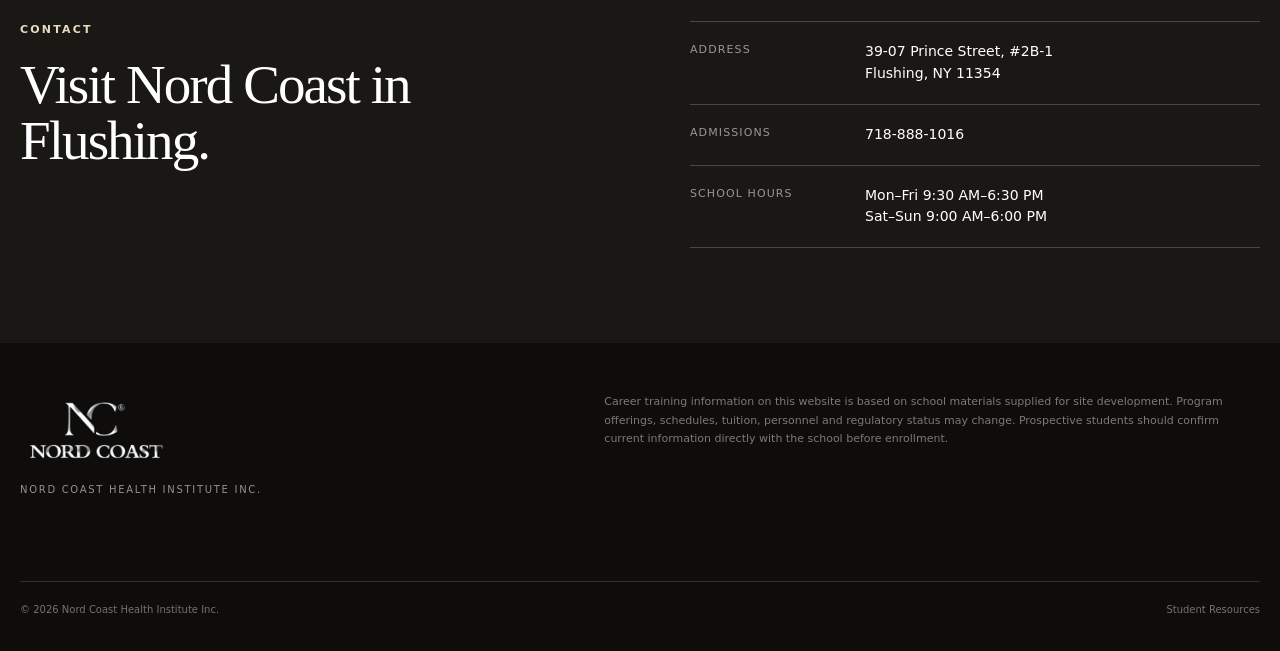
==== commit 600ab33a: "Add files via upload" ====
--- a/index.html
+++ b/index.html
@@ -39,8 +39,8 @@
       <div class="hero-overlay"></div>
       <div class="wrap hero-content">
         <p class="eyebrow" data-en="ALLIED HEALTH CAREER TRAINING · FLUSHING, NEW YORK" data-zh="医疗健康职业培训 · 纽约法拉盛">ALLIED HEALTH CAREER TRAINING · FLUSHING, NEW YORK</p>
-        <h1 data-en="Train with purpose. Care with confidence." data-zh="以专业训练，成就有温度的照护。">Train with purpose.<br/>Care with confidence.</h1>
-        <p class="hero-copy" data-en="Practical caregiver education designed to build the knowledge, skills, and confidence needed for home and community-based care." data-zh="以实用、系统的护理职业教育，帮助学员建立居家与社区照护所需的知识、技能与职业信心。">Practical caregiver education designed to build the knowledge, skills, and confidence needed for home and community-based care.</p>
+        <h1 data-en="Build Your Career in Care." data-zh="从专业护理培训，开启职业新方向。">Build Your Career<br/>in Care.</h1>
+        <p class="hero-copy" data-en="Practical HHA & PCA training in Flushing, New York—focused on the knowledge, hands-on skills, and confidence needed for home care." data-zh="纽约法拉盛 HHA 与 PCA 实用职业培训，专注于居家护理所需的知识、实操技能与职业信心。">Practical HHA & PCA training in Flushing, New York—focused on the knowledge, hands-on skills, and confidence needed for home care.</p>
         <div class="hero-actions">
           <a class="btn" href="#programs" data-en="Explore Programs" data-zh="查看课程">Explore Programs</a>
           <a class="btn btn-ghost" href="tel:+17188881016" data-en="718-888-1016" data-zh="718-888-1016">718-888-1016</a>
--- a/styles.css
+++ b/styles.css
@@ -1,3 +1,11 @@
 :root{--ink:#11100f;--paper:#f7f5f0;--warm:#ece8df;--gold:#b69862;--muted:#6f6a62;--line:rgba(17,16,15,.15);--white:#fff;--max:1180px}*{box-sizing:border-box}html{scroll-behavior:smooth}body{margin:0;background:var(--paper);color:var(--ink);font-family:Inter,ui-sans-serif,system-ui,-apple-system,"Segoe UI",Arial,"Noto Sans SC",sans-serif;line-height:1.55}a{color:inherit;text-decoration:none}img{display:block;max-width:100%}.wrap{width:min(calc(100% - 40px),var(--max));margin:auto}.skip-link{position:absolute;left:-999px;top:8px;background:#fff;padding:8px 12px;z-index:999}.skip-link:focus{left:8px}.site-header{position:fixed;z-index:50;top:0;left:0;right:0;background:rgba(247,245,240,.94);backdrop-filter:blur(16px);border-bottom:1px solid var(--line)}.nav-wrap{height:86px;display:flex;align-items:center;gap:30px}.brand{display:flex;align-items:center;gap:13px;min-width:235px}.brand img{width:132px}.brand-school{font-size:10px;letter-spacing:.21em;border-left:1px solid var(--line);padding-left:13px}.site-nav{display:flex;align-items:center;justify-content:center;gap:23px;flex:1;font-size:13px}.site-nav a{position:relative;padding:31px 0}.site-nav a:after{content:"";position:absolute;height:1px;left:0;right:100%;bottom:25px;background:var(--ink);transition:.25s}.site-nav a:hover:after{right:0}.nav-actions{display:flex;align-items:center;gap:10px}.lang-btn{border:0;background:transparent;font:inherit;font-size:12px;cursor:pointer;padding:9px}.btn{display:inline-flex;align-items:center;justify-content:center;min-height:48px;padding:0 20px;background:var(--ink);color:#fff;border:1px solid var(--ink);font-size:13px;letter-spacing:.02em;transition:.2s}.btn:hover{background:#2a2825}.btn-small{min-height:39px;padding:0 15px;font-size:12px}.btn-ghost{background:rgba(255,255,255,.06);border-color:rgba(255,255,255,.55)}.menu-toggle{display:none}.hero{min-height:820px;position:relative;display:flex;align-items:flex-end;color:#fff;padding-top:86px}.hero-image{position:absolute;inset:86px 0 0;background:url('assets/images/classroom-1.jpg') center 46%/cover no-repeat}.hero-overlay{position:absolute;inset:86px 0 0;background:linear-gradient(90deg,rgba(0,0,0,.72),rgba(0,0,0,.18) 68%),linear-gradient(0deg,rgba(0,0,0,.57),transparent 45%)}.hero-content{position:relative;padding-bottom:54px}.eyebrow{font-size:11px;letter-spacing:.2em;font-weight:700;margin:0 0 18px;color:#e7dbc1}.eyebrow.dark{color:#7b6844}.hero h1{font-family:Georgia,"Times New Roman",serif;font-weight:400;font-size:clamp(54px,7vw,91px);line-height:.96;max-width:870px;letter-spacing:-.04em;margin:0 0 24px}.hero-copy{font-size:18px;max-width:630px;color:rgba(255,255,255,.88);margin:0 0 30px}.hero-actions{display:flex;gap:10px}.hero-meta{display:grid;grid-template-columns:repeat(3,1fr);margin-top:74px;border-top:1px solid rgba(255,255,255,.38);padding-top:20px;gap:28px}.hero-meta div{display:flex;flex-direction:column;gap:4px}.hero-meta strong{font-size:13px}.hero-meta span{font-size:12px;color:rgba(255,255,255,.7)}.section{padding:110px 0}.split-heading,.section-head{display:grid;grid-template-columns:1.35fr .65fr;gap:100px;align-items:end}.section h2,.contact-section h2{font-family:Georgia,"Times New Roman",serif;font-size:clamp(40px,5vw,64px);line-height:1.02;letter-spacing:-.035em;font-weight:400;margin:0}.intro-copy,.section-head>p{font-size:16px;color:var(--muted);margin:0 0 8px}.text-link{display:inline-block;margin-top:19px;font-size:13px;border-bottom:1px solid currentColor;padding-bottom:3px}.section-warm{background:var(--warm)}.section-head{margin-bottom:50px}.program-grid{display:grid;grid-template-columns:1fr 1fr;border-top:1px solid var(--line);border-left:1px solid var(--line)}.program-card{min-height:510px;padding:38px;border-right:1px solid var(--line);border-bottom:1px solid var(--line);position:relative;background:rgba(255,255,255,.28)}.program-card.featured{background:#171614;color:#fff}.program-number{position:absolute;top:35px;right:38px;font:italic 28px Georgia;color:var(--gold)}.program-tag{font-size:11px;letter-spacing:.2em;font-weight:700;color:var(--gold);margin:0 0 70px}.program-card h3{font:400 39px/1.05 Georgia;margin:0 0 20px}.program-card>p:not(.program-tag){font-size:15px;max-width:520px;color:#6a655c}.program-card.featured>p:not(.program-tag){color:rgba(255,255,255,.68)}.facts{margin:34px 0 28px;border-top:1px solid var(--line)}.featured .facts{border-color:rgba(255,255,255,.18)}.facts div{display:flex;justify-content:space-between;gap:20px;padding:12px 0;border-bottom:1px solid var(--line)}.featured .facts div{border-color:rgba(255,255,255,.18)}.facts dt{font-size:12px;color:var(--muted)}.featured .facts dt{color:rgba(255,255,255,.55)}.facts dd{font-size:13px;margin:0;text-align:right}.card-link{font-size:13px;border-bottom:1px solid currentColor;padding-bottom:4px}.fineprint{font-size:11px;color:#7a756c;margin:15px 0 0;max-width:950px}.section-dark{background:#11100f;color:#fff}.section-head.light>p{color:rgba(255,255,255,.62)}.value-grid{display:grid;grid-template-columns:repeat(4,1fr);border-top:1px solid rgba(255,255,255,.17);border-left:1px solid rgba(255,255,255,.17)}.value{padding:30px;min-height:310px;border-right:1px solid rgba(255,255,255,.17);border-bottom:1px solid rgba(255,255,255,.17)}.value span{font:italic 20px Georgia;color:var(--gold)}.value h3{font:400 25px Georgia;margin:58px 0 14px}.value p{font-size:13px;color:rgba(255,255,255,.6)}.gallery{display:grid;grid-template-columns:1.3fr .7fr;grid-template-rows:300px 300px;gap:14px}.gallery figure{margin:0;position:relative;overflow:hidden;background:#ddd}.gallery .g1{grid-row:1/3}.gallery img{width:100%;height:100%;object-fit:cover;transition:transform .5s}.gallery figure:hover img{transform:scale(1.025)}.gallery figcaption{position:absolute;bottom:14px;left:14px;background:rgba(17,16,15,.78);color:#fff;padding:7px 10px;font-size:11px}.admissions-section{background:#fff}.admissions-grid{display:grid;grid-template-columns:.9fr 1.1fr;gap:110px;align-items:start}.lead{font-size:17px;color:var(--muted);max-width:600px}.admission-actions{display:flex;gap:20px;align-items:center;margin-top:28px}.dark-btn{background:#111;color:#fff}.steps{list-style:none;margin:0;padding:0;border-top:1px solid var(--line)}.steps li{display:grid;grid-template-columns:54px 1fr;gap:25px;padding:29px 0;border-bottom:1px solid var(--line)}.steps li>span{width:42px;height:42px;border:1px solid var(--line);border-radius:50%;display:grid;place-items:center;font:italic 17px Georgia}.steps h3{font:400 23px Georgia;margin:0 0 6px}.steps p{font-size:13px;color:var(--muted);margin:0}.doc-grid{display:grid;grid-template-columns:repeat(4,1fr);border-top:1px solid var(--line);border-left:1px solid var(--line)}.doc-card{padding:27px;min-height:280px;border-right:1px solid var(--line);border-bottom:1px solid var(--line);background:rgba(255,255,255,.22);transition:.25s}.doc-card:hover{background:#fff;transform:translateY(-3px)}.doc-card>span{font-size:10px;letter-spacing:.12em;color:#7b6844;border:1px solid #bcae91;padding:4px 6px}.doc-card h3{font:400 23px Georgia;margin:46px 0 12px}.doc-card p{font-size:13px;color:var(--muted)}.doc-card b{font-size:12px;font-weight:500;display:block;margin-top:25px}.contact-section{background:#1a1815;color:#fff;padding:95px 0}.contact-grid{display:grid;grid-template-columns:1fr 1fr;gap:100px}.contact-details{border-top:1px solid rgba(255,255,255,.2)}.contact-details>div{display:grid;grid-template-columns:150px 1fr;gap:25px;padding:19px 0;border-bottom:1px solid rgba(255,255,255,.2)}.contact-details span{font-size:11px;color:rgba(255,255,255,.55);text-transform:uppercase;letter-spacing:.1em}.contact-details strong{font-size:14px;font-weight:500}footer{background:#0e0d0c;color:#fff;padding:50px 0 34px}.footer-grid{display:grid;grid-template-columns:1fr 1.3fr;gap:80px}.footer-brand img{width:145px;filter:invert(1);margin-bottom:14px}.footer-brand span{font-size:10px;letter-spacing:.17em;color:rgba(255,255,255,.55)}footer p{font-size:11px;line-height:1.7;color:rgba(255,255,255,.45);margin:0}.footer-bottom{grid-column:1/-1;border-top:1px solid rgba(255,255,255,.14);padding-top:20px;display:flex;justify-content:space-between;font-size:10px;color:rgba(255,255,255,.42)}
 @media(max-width:1020px){.site-nav{display:none}.nav-actions{margin-left:auto}.value-grid{grid-template-columns:1fr 1fr}.doc-grid{grid-template-columns:1fr 1fr}.program-card{min-height:auto}.hero{min-height:760px}.split-heading,.section-head,.admissions-grid,.contact-grid{gap:55px}}
 @media(max-width:740px){.wrap{width:min(calc(100% - 28px),var(--max))}.nav-wrap{height:72px}.brand{min-width:0}.brand img{width:105px}.brand-school{display:none}.nav-actions .btn{display:none}.menu-toggle{display:block;order:3;background:transparent;border:1px solid var(--line);padding:7px 10px;font-size:12px}.site-nav.open{display:flex;position:absolute;top:72px;left:0;right:0;background:var(--paper);flex-direction:column;align-items:stretch;padding:12px 20px 22px;border-bottom:1px solid var(--line);gap:0}.site-nav.open a{padding:12px 0}.site-nav.open a:after{display:none}.hero{min-height:760px;padding-top:72px}.hero-image,.hero-overlay{inset:72px 0 0}.hero h1{font-size:54px}.hero-copy{font-size:16px}.hero-meta{grid-template-columns:1fr;gap:13px;margin-top:50px}.hero-meta div{border-bottom:1px solid rgba(255,255,255,.18);padding-bottom:10px}.section{padding:78px 0}.split-heading,.section-head,.admissions-grid,.contact-grid,.footer-grid{grid-template-columns:1fr;gap:30px}.section-head{align-items:start}.program-grid,.value-grid,.doc-grid{grid-template-columns:1fr}.program-card{padding:28px}.gallery{grid-template-columns:1fr;grid-template-rows:320px 220px 220px}.gallery .g1{grid-row:auto}.admission-actions{align-items:flex-start;flex-direction:column}.contact-details>div{grid-template-columns:100px 1fr}.footer-bottom{flex-direction:column;gap:8px}.footer-grid{gap:30px}}
+
+/* ===== V2 layout refinement ===== */
+:root{--max:1280px}
+.nav-wrap{height:78px;gap:24px}.brand{min-width:245px}.brand img{width:118px}.brand-school{font-size:9px;letter-spacing:.24em}.site-nav{gap:27px;font-size:12px}.site-nav a{padding:27px 0}.site-nav a:after{bottom:21px}.nav-actions{gap:12px}.lang-btn{font-size:12px}.btn-small{min-height:42px;padding:0 17px}
+.hero{min-height:690px;padding-top:78px;align-items:center}.hero-image,.hero-overlay{inset:78px 0 0}.hero-image{background-position:center 52%}.hero-overlay{background:linear-gradient(90deg,rgba(0,0,0,.72) 0%,rgba(0,0,0,.52) 38%,rgba(0,0,0,.16) 76%),linear-gradient(0deg,rgba(0,0,0,.38),transparent 48%)}.hero-content{padding-top:74px;padding-bottom:36px}.hero .eyebrow{margin-bottom:16px}.hero h1{font-size:clamp(50px,5.4vw,76px);line-height:1.01;max-width:760px;letter-spacing:-.035em;margin-bottom:22px}.hero-copy{font-size:17px;line-height:1.6;max-width:650px;margin-bottom:26px}.hero-actions{gap:12px}.hero-meta{margin-top:48px;padding-top:17px;max-width:980px}.section{padding:92px 0}.section h2,.contact-section h2{font-size:clamp(38px,4.3vw,58px)}
+@media(max-width:1120px){.site-nav{gap:17px}.brand{min-width:210px}.brand img{width:108px}.brand-school{font-size:8px}.nav-actions .btn-small{padding:0 12px}}
+@media(max-width:1020px){.nav-wrap{height:74px}.hero{padding-top:74px;min-height:680px}.hero-image,.hero-overlay{inset:74px 0 0}.hero-content{padding-top:62px}.hero h1{font-size:clamp(48px,7vw,68px)}}
+@media(max-width:740px){.nav-wrap{height:68px}.brand img{width:96px}.site-nav.open{top:68px}.hero{padding-top:68px;min-height:700px;align-items:flex-end}.hero-image,.hero-overlay{inset:68px 0 0}.hero-image{background-position:58% center}.hero-overlay{background:linear-gradient(90deg,rgba(0,0,0,.73),rgba(0,0,0,.34)),linear-gradient(0deg,rgba(0,0,0,.62),transparent 55%)}.hero-content{padding-top:60px;padding-bottom:30px}.hero h1{font-size:clamp(43px,13vw,56px);line-height:1.01}.hero-copy{font-size:15px;line-height:1.55}.hero-actions{flex-wrap:wrap}.hero-actions .btn{min-height:45px}.hero-meta{margin-top:34px}.section{padding:70px 0}}
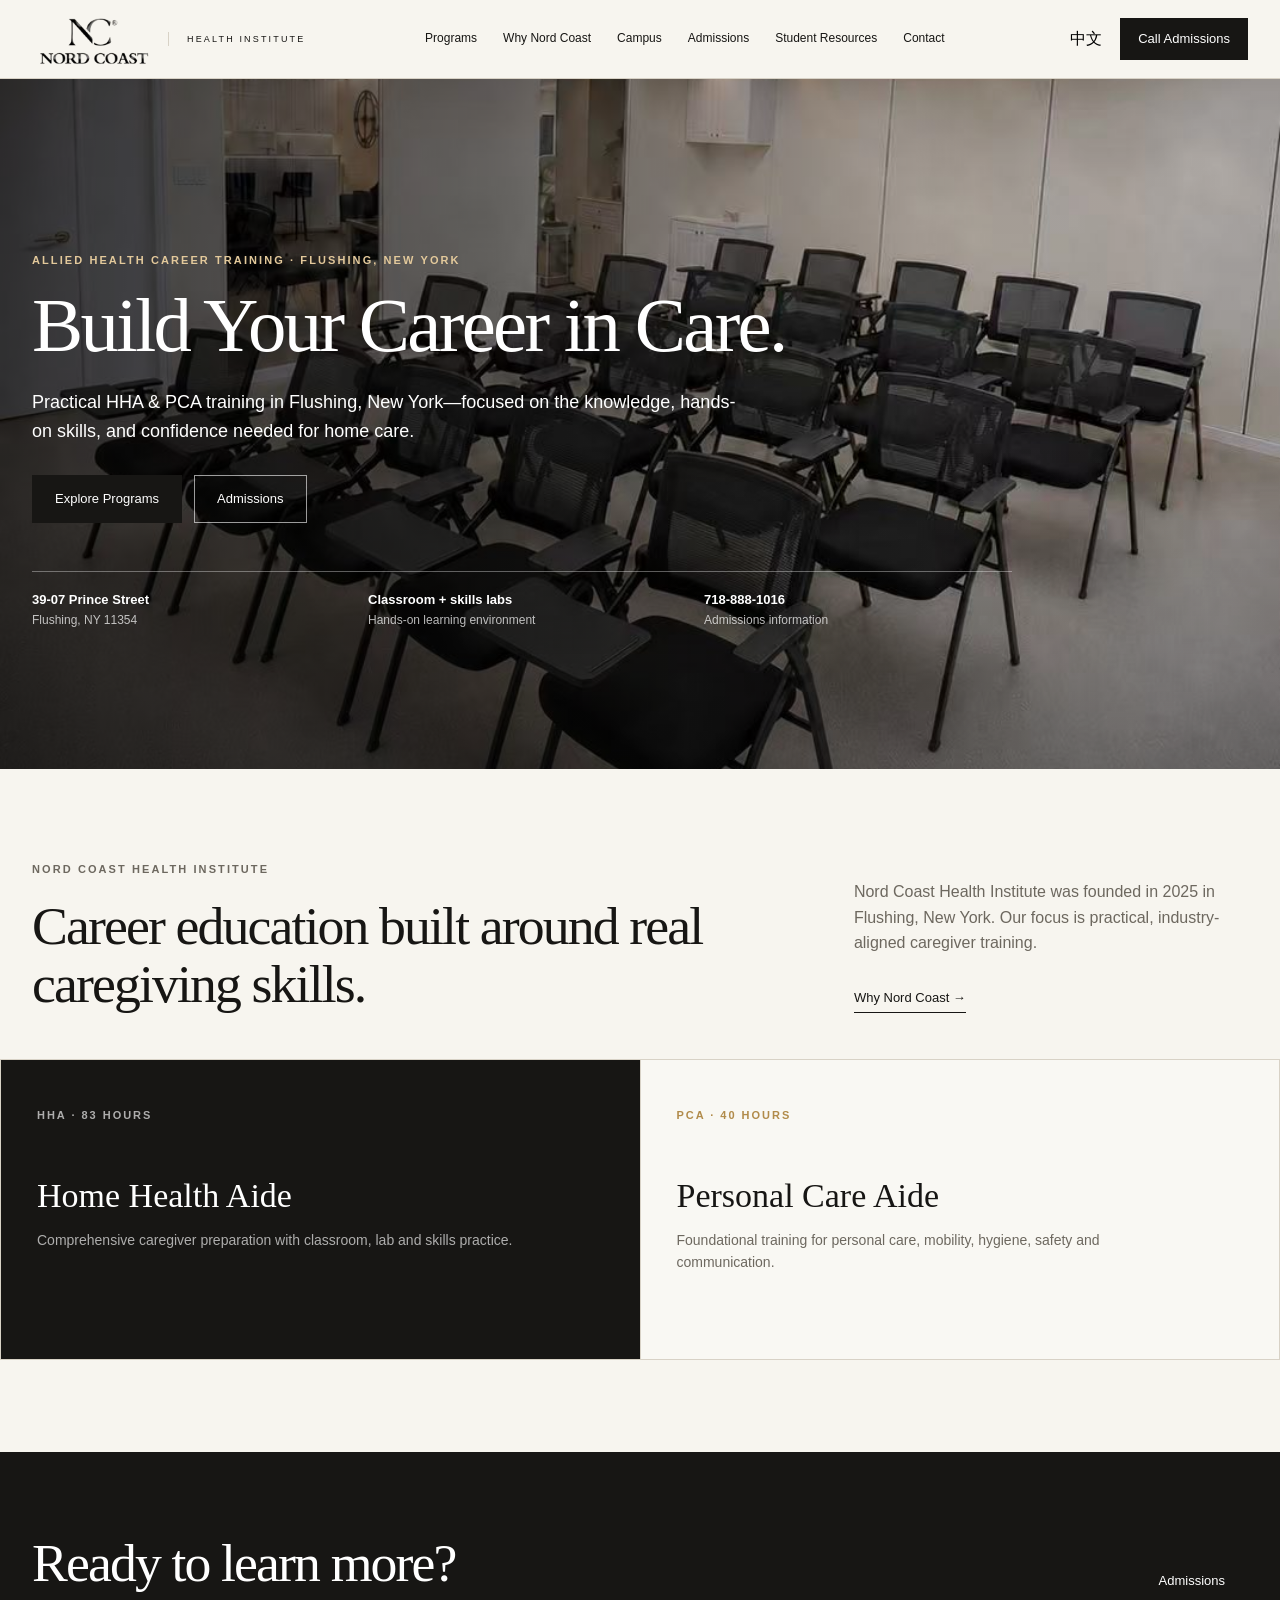
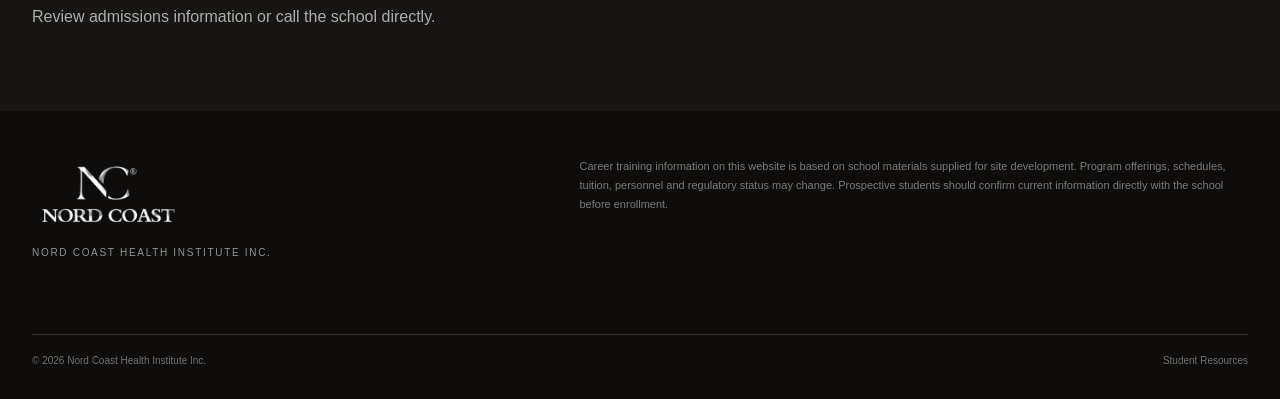
==== commit ad7e6af5: "Add files via upload" ====
--- a/index.html
+++ b/index.html
@@ -1,184 +1 @@
-<!doctype html>
-<html lang="en">
-<head>
-  <meta charset="utf-8" />
-  <meta name="viewport" content="width=device-width,initial-scale=1" />
-  <meta name="description" content="Nord Coast Health Institute — allied health career training in Flushing, New York. HHA and PCA programs with classroom, lab and skills-based instruction." />
-  <title>Nord Coast Health Institute | Allied Health Career Training</title>
-  <link rel="icon" href="assets/images/logo.png" />
-  <link rel="stylesheet" href="styles.css" />
-</head>
-<body>
-  <a class="skip-link" href="#main">Skip to content</a>
-
-  <header class="site-header" id="top">
-    <div class="wrap nav-wrap">
-      <a href="#top" class="brand" aria-label="Nord Coast Health Institute home">
-        <img src="assets/images/logo.png" alt="Nord Coast" />
-        <span class="brand-school">HEALTH INSTITUTE</span>
-      </a>
-      <button class="menu-toggle" aria-expanded="false" aria-controls="site-nav">Menu</button>
-      <nav id="site-nav" class="site-nav" aria-label="Primary navigation">
-        <a href="#programs" data-en="Programs" data-zh="课程">Programs</a>
-        <a href="#why" data-en="Why Nord Coast" data-zh="学校优势">Why Nord Coast</a>
-        <a href="#campus" data-en="Campus" data-zh="校园">Campus</a>
-        <a href="#admissions" data-en="Admissions" data-zh="入学">Admissions</a>
-        <a href="#documents" data-en="Student Resources" data-zh="学生资料">Student Resources</a>
-        <a href="#contact" data-en="Contact" data-zh="联系">Contact</a>
-      </nav>
-      <div class="nav-actions">
-        <button id="langToggle" class="lang-btn" type="button" aria-label="Switch language">中文</button>
-        <a class="btn btn-small" href="tel:+17188881016" data-en="Call Admissions" data-zh="电话咨询">Call Admissions</a>
-      </div>
-    </div>
-  </header>
-
-  <main id="main">
-    <section class="hero">
-      <div class="hero-image" role="img" aria-label="Nord Coast classroom"></div>
-      <div class="hero-overlay"></div>
-      <div class="wrap hero-content">
-        <p class="eyebrow" data-en="ALLIED HEALTH CAREER TRAINING · FLUSHING, NEW YORK" data-zh="医疗健康职业培训 · 纽约法拉盛">ALLIED HEALTH CAREER TRAINING · FLUSHING, NEW YORK</p>
-        <h1 data-en="Build Your Career in Care." data-zh="从专业护理培训，开启职业新方向。">Build Your Career<br/>in Care.</h1>
-        <p class="hero-copy" data-en="Practical HHA & PCA training in Flushing, New York—focused on the knowledge, hands-on skills, and confidence needed for home care." data-zh="纽约法拉盛 HHA 与 PCA 实用职业培训，专注于居家护理所需的知识、实操技能与职业信心。">Practical HHA & PCA training in Flushing, New York—focused on the knowledge, hands-on skills, and confidence needed for home care.</p>
-        <div class="hero-actions">
-          <a class="btn" href="#programs" data-en="Explore Programs" data-zh="查看课程">Explore Programs</a>
-          <a class="btn btn-ghost" href="tel:+17188881016" data-en="718-888-1016" data-zh="718-888-1016">718-888-1016</a>
-        </div>
-        <div class="hero-meta">
-          <div><strong>39-07 Prince Street</strong><span data-en="Flushing, NY 11354" data-zh="纽约法拉盛 11354">Flushing, NY 11354</span></div>
-          <div><strong data-en="Small-group setting" data-zh="小班教学环境">Small-group setting</strong><span data-en="Classroom + skills labs" data-zh="课堂 + 技能实训">Classroom + skills labs</span></div>
-          <div><strong data-en="Flexible scheduling" data-zh="灵活课程安排">Flexible scheduling</strong><span data-en="Weekday & weekend options" data-zh="工作日与周末班次">Weekday & weekend options</span></div>
-        </div>
-      </div>
-    </section>
-
-    <section class="intro section">
-      <div class="wrap split-heading">
-        <div>
-          <p class="eyebrow dark" data-en="NORD COAST HEALTH INSTITUTE" data-zh="NORD COAST HEALTH INSTITUTE">NORD COAST HEALTH INSTITUTE</p>
-          <h2 data-en="Career education built around real caregiving skills." data-zh="围绕真实照护能力打造的职业教育。">Career education built around real caregiving skills.</h2>
-        </div>
-        <div class="intro-copy">
-          <p data-en="Nord Coast Health Institute was founded in 2025 in Flushing, New York. Our mission is to prepare compassionate, skilled, and dependable caregivers through accessible, industry-aligned training." data-zh="Nord Coast Health Institute 于 2025 年在纽约法拉盛成立。我们的使命是通过易于获得、贴近行业需求的培训，培养有同理心、有技能、值得信赖的照护人才。">Nord Coast Health Institute was founded in 2025 in Flushing, New York. Our mission is to prepare compassionate, skilled, and dependable caregivers through accessible, industry-aligned training.</p>
-          <a class="text-link" href="#why" data-en="Learn about our approach →" data-zh="了解我们的教学方式 →">Learn about our approach →</a>
-        </div>
-      </div>
-    </section>
-
-    <section id="programs" class="section section-warm">
-      <div class="wrap">
-        <div class="section-head">
-          <div><p class="eyebrow dark" data-en="PROGRAMS" data-zh="课程">PROGRAMS</p><h2 data-en="Two pathways into home care." data-zh="两条进入居家照护行业的学习路径。">Two pathways into home care.</h2></div>
-          <p data-en="Current catalog programs focus on Home Health Aide and Personal Care Aide preparation." data-zh="当前课程目录聚焦 Home Health Aide（HHA）与 Personal Care Aide（PCA）职业培训。">Current catalog programs focus on Home Health Aide and Personal Care Aide preparation.</p>
-        </div>
-
-        <div class="program-grid">
-          <article class="program-card featured">
-            <div class="program-number">01</div>
-            <p class="program-tag">HHA</p>
-            <h3 data-en="Home Health Aide" data-zh="家庭健康护理员">Home Health Aide</h3>
-            <p data-en="A comprehensive program covering personal care, infection control, communication, nutrition, safety procedures, health-related tasks, and supervised skills practice." data-zh="系统学习个人护理、感染控制、沟通、营养、安全、健康相关任务与技能实训，为居家护理工作建立完整基础。">A comprehensive program covering personal care, infection control, communication, nutrition, safety procedures, health-related tasks, and supervised skills practice.</p>
-            <dl class="facts"><div><dt data-en="Total hours" data-zh="总课时">Total hours</dt><dd>83</dd></div><div><dt data-en="Published total cost*" data-zh="目录公布总费用*">Published total cost*</dt><dd>$595</dd></div><div><dt data-en="Format" data-zh="形式">Format</dt><dd data-en="Classroom + Lab + Skills" data-zh="课堂 + 实验室 + 技能">Classroom + Lab + Skills</dd></div></dl>
-            <a class="card-link" href="#admissions" data-en="Ask about the next HHA class →" data-zh="咨询下一期 HHA 课程 →">Ask about the next HHA class →</a>
-          </article>
-
-          <article class="program-card">
-            <div class="program-number">02</div>
-            <p class="program-tag">PCA</p>
-            <h3 data-en="Personal Care Aide" data-zh="个人护理助理">Personal Care Aide</h3>
-            <p data-en="Foundational training in personal care, mobility, hygiene, communication, safety, nutrition, and the role of a PCA within the home care team." data-zh="学习个人护理、行动协助、卫生、沟通、安全、营养及 PCA 在居家照护团队中的职责，为进入照护行业打下基础。">Foundational training in personal care, mobility, hygiene, communication, safety, nutrition, and the role of a PCA within the home care team.</p>
-            <dl class="facts"><div><dt data-en="Total hours" data-zh="总课时">Total hours</dt><dd>40</dd></div><div><dt data-en="Published total cost*" data-zh="目录公布总费用*">Published total cost*</dt><dd>$425</dd></div><div><dt data-en="Format" data-zh="形式">Format</dt><dd data-en="Classroom + Skills" data-zh="课堂 + 技能">Classroom + Skills</dd></div></dl>
-            <a class="card-link" href="#admissions" data-en="Ask about the next PCA class →" data-zh="咨询下一期 PCA 课程 →">Ask about the next PCA class →</a>
-          </article>
-        </div>
-        <p class="fineprint" data-en="*Tuition and fees shown are based on the 2026–2027 school catalog provided for this website. Confirm current tuition, program status, schedule and enrollment requirements with the school before enrolling." data-zh="*以上学费及费用依据本网站制作时提供的 2026–2027 学校目录。报名之前请向学校确认最新学费、课程状态、开课时间及入学要求。">*Tuition and fees shown are based on the 2026–2027 school catalog provided for this website. Confirm current tuition, program status, schedule and enrollment requirements with the school before enrolling.</p>
-      </div>
-    </section>
-
-    <section id="why" class="section section-dark">
-      <div class="wrap">
-        <div class="section-head light">
-          <div><p class="eyebrow" data-en="WHY NORD COAST" data-zh="为什么选择 NORD COAST">WHY NORD COAST</p><h2 data-en="Learn the work, not just the words." data-zh="不只学习知识，更要练会真实工作技能。">Learn the work, not just the words.</h2></div>
-          <p data-en="Our training model combines structured instruction with hands-on practice in a dedicated learning environment." data-zh="我们的培训将系统理论教学与实操训练结合，在独立教学环境中强化职业技能。">Our training model combines structured instruction with hands-on practice in a dedicated learning environment.</p>
-        </div>
-        <div class="value-grid">
-          <div class="value"><span>01</span><h3 data-en="Skills-first learning" data-zh="技能优先">Skills-first learning</h3><p data-en="Practice the daily care routines, safety procedures, and communication skills that matter in real caregiving environments." data-zh="围绕真实照护场景练习日常护理、安全流程与沟通技能。">Practice the daily care routines, safety procedures, and communication skills that matter in real caregiving environments.</p></div>
-          <div class="value"><span>02</span><h3 data-en="Qualified instruction" data-zh="专业师资">Qualified instruction</h3><p data-en="The school catalog lists RN instructional personnel for HHA and PCA training, subject to current licensing and staffing status." data-zh="学校目录列示由注册护士（RN）师资参与 HHA 与 PCA 教学，具体以当前教师执照及排课情况为准。">The school catalog lists RN instructional personnel for HHA and PCA training, subject to current licensing and staffing status.</p></div>
-          <div class="value"><span>03</span><h3 data-en="Flexible class options" data-zh="灵活班次">Flexible class options</h3><p data-en="Weekday and weekend scheduling is designed to support students balancing work, family, and career training." data-zh="工作日及周末班次便于兼顾工作、家庭与职业培训。">Weekday and weekend scheduling is designed to support students balancing work, family, and career training.</p></div>
-          <div class="value"><span>04</span><h3 data-en="Transparent student resources" data-zh="透明学生资料">Transparent student resources</h3><p data-en="Catalog, disclosure materials and enrollment agreements are available below for prospective students to review." data-zh="学校目录、学生披露资料及入学协议均可在网站下方查阅。">Catalog, disclosure materials and enrollment agreements are available below for prospective students to review.</p></div>
-        </div>
-      </div>
-    </section>
-
-    <section id="campus" class="section gallery-section">
-      <div class="wrap">
-        <div class="section-head">
-          <div><p class="eyebrow dark" data-en="CAMPUS" data-zh="校园环境">CAMPUS</p><h2 data-en="A focused place to learn and practice." data-zh="专注学习，也适合动手实训。">A focused place to learn and practice.</h2></div>
-          <p data-en="The school occupies approximately 1,597 square feet and includes an instructional classroom and skills laboratory areas, according to the school catalog." data-zh="根据学校目录，校区约 1,597 平方英尺，设有教学教室及技能实训区域。">The school occupies approximately 1,597 square feet and includes an instructional classroom and skills laboratory areas, according to the school catalog.</p>
-        </div>
-        <div class="gallery">
-          <figure class="g1"><img src="assets/images/classroom-1.jpg" alt="Nord Coast instructional classroom" loading="lazy"/><figcaption data-en="Instructional classroom" data-zh="教学教室">Instructional classroom</figcaption></figure>
-          <figure class="g2"><img src="assets/images/labroom.jpg" alt="Nord Coast skills lab" loading="lazy"/><figcaption data-en="Skills laboratory" data-zh="技能实训室">Skills laboratory</figcaption></figure>
-          <figure class="g3"><img src="assets/images/kitchen.jpg" alt="Nord Coast training kitchen" loading="lazy"/><figcaption data-en="Practical training area" data-zh="实操训练区域">Practical training area</figcaption></figure>
-        </div>
-      </div>
-    </section>
-
-    <section id="admissions" class="section admissions-section">
-      <div class="wrap admissions-grid">
-        <div>
-          <p class="eyebrow dark" data-en="ADMISSIONS" data-zh="入学流程">ADMISSIONS</p>
-          <h2 data-en="Your next class starts with one conversation." data-zh="从一次咨询，开始你的下一段职业学习。">Your next class starts with one conversation.</h2>
-          <p class="lead" data-en="Prospective students can inquire by phone or visit the school. Admissions staff will explain program information, tuition, current schedules, required documents, enrollment forms and student disclosures." data-zh="有意报名的学员可电话咨询或到校了解。招生人员将说明课程内容、学费、最新开课时间、所需文件、报名表格及学生披露资料。">Prospective students can inquire by phone or visit the school. Admissions staff will explain program information, tuition, current schedules, required documents, enrollment forms and student disclosures.</p>
-          <div class="admission-actions"><a class="btn dark-btn" href="tel:+17188881016" data-en="Call 718-888-1016" data-zh="致电 718-888-1016">Call 718-888-1016</a><a class="text-link" href="#documents" data-en="Review documents first →" data-zh="先查看学生资料 →">Review documents first →</a></div>
-        </div>
-        <ol class="steps">
-          <li><span>1</span><div><h3 data-en="Ask about a program" data-zh="咨询课程">Ask about a program</h3><p data-en="Choose HHA or PCA and confirm the next available cohort." data-zh="选择 HHA 或 PCA，并确认下一期开课时间。">Choose HHA or PCA and confirm the next available cohort.</p></div></li>
-          <li><span>2</span><div><h3 data-en="Review requirements & costs" data-zh="确认要求与费用">Review requirements & costs</h3><p data-en="Review current admissions documents, tuition, refund terms and schedule." data-zh="了解最新入学资料、学费、退费条款与课程安排。">Review current admissions documents, tuition, refund terms and schedule.</p></div></li>
-          <li><span>3</span><div><h3 data-en="Complete enrollment documents" data-zh="完成报名文件">Complete enrollment documents</h3><p data-en="Submit required documentation and sign applicable agreements and disclosures before instruction begins." data-zh="在课程开始前提交所需材料并签署适用的报名协议及披露文件。">Submit required documentation and sign applicable agreements and disclosures before instruction begins.</p></div></li>
-        </ol>
-      </div>
-    </section>
-
-    <section id="documents" class="section section-warm docs-section">
-      <div class="wrap">
-        <div class="section-head">
-          <div><p class="eyebrow dark" data-en="STUDENT RESOURCES" data-zh="学生资料">STUDENT RESOURCES</p><h2 data-en="Review before you enroll." data-zh="报名前，请先充分了解。">Review before you enroll.</h2></div>
-          <p data-en="These materials are provided so prospective and current students can understand school policies, student rights, tuition and enrollment terms." data-zh="以下资料用于帮助准学员及在校学员了解学校政策、学生权利、学费及报名条款。">These materials are provided so prospective and current students can understand school policies, student rights, tuition and enrollment terms.</p>
-        </div>
-        <div class="doc-grid">
-          <a class="doc-card" href="documents/school-catalog-2026-2027.pdf" target="_blank" rel="noopener"><span>PDF</span><h3 data-en="School Catalog 2026–2027" data-zh="2026–2027 学校目录">School Catalog 2026–2027</h3><p data-en="Programs, policies, tuition, student rights and school information." data-zh="课程、政策、学费、学生权利及学校信息。">Programs, policies, tuition, student rights and school information.</p><b data-en="Open document ↗" data-zh="打开文件 ↗">Open document ↗</b></a>
-          <a class="doc-card" href="documents/student-disclosure.pdf" target="_blank" rel="noopener"><span>PDF</span><h3 data-en="Student Disclosure Materials" data-zh="学生披露资料">Student Disclosure Materials</h3><p data-en="Important information regarding student protections and disclosures." data-zh="关于学生保护与披露的重要信息。">Important information regarding student protections and disclosures.</p><b data-en="Open document ↗" data-zh="打开文件 ↗">Open document ↗</b></a>
-          <a class="doc-card" href="documents/hha-enrollment-agreement.pdf" target="_blank" rel="noopener"><span>PDF</span><h3 data-en="HHA Enrollment Agreement" data-zh="HHA 报名协议">HHA Enrollment Agreement</h3><p data-en="Review enrollment terms for the Home Health Aide program." data-zh="查看 Home Health Aide 课程报名条款。">Review enrollment terms for the Home Health Aide program.</p><b data-en="Open document ↗" data-zh="打开文件 ↗">Open document ↗</b></a>
-          <a class="doc-card" href="documents/pca-enrollment-agreement.pdf" target="_blank" rel="noopener"><span>PDF</span><h3 data-en="PCA Enrollment Agreement" data-zh="PCA 报名协议">PCA Enrollment Agreement</h3><p data-en="Review enrollment terms for the Personal Care Aide program." data-zh="查看 Personal Care Aide 课程报名条款。">Review enrollment terms for the Personal Care Aide program.</p><b data-en="Open document ↗" data-zh="打开文件 ↗">Open document ↗</b></a>
-        </div>
-      </div>
-    </section>
-
-    <section id="contact" class="contact-section">
-      <div class="wrap contact-grid">
-        <div>
-          <p class="eyebrow" data-en="CONTACT" data-zh="联系我们">CONTACT</p>
-          <h2 data-en="Visit Nord Coast in Flushing." data-zh="欢迎到访纽约法拉盛 Nord Coast。">Visit Nord Coast in Flushing.</h2>
-        </div>
-        <div class="contact-details">
-          <div><span data-en="Address" data-zh="地址">Address</span><strong>39-07 Prince Street, #2B-1<br/>Flushing, NY 11354</strong></div>
-          <div><span data-en="Admissions" data-zh="招生电话">Admissions</span><strong><a href="tel:+17188881016">718-888-1016</a></strong></div>
-          <div><span data-en="School hours" data-zh="学校开放时间">School hours</span><strong data-en="Mon–Fri 9:30 AM–6:30 PM<br/>Sat–Sun 9:00 AM–6:00 PM" data-zh="周一至周五 9:30 AM–6:30 PM<br/>周六至周日 9:00 AM–6:00 PM">Mon–Fri 9:30 AM–6:30 PM<br/>Sat–Sun 9:00 AM–6:00 PM</strong></div>
-        </div>
-      </div>
-    </section>
-  </main>
-
-  <footer>
-    <div class="wrap footer-grid">
-      <div class="footer-brand"><img src="assets/images/logo.png" alt="Nord Coast"/><span>NORD COAST HEALTH INSTITUTE INC.</span></div>
-      <p data-en="Career training information on this website is based on school materials supplied for site development. Program offerings, schedules, tuition, personnel and regulatory status may change. Prospective students should confirm current information directly with the school before enrollment." data-zh="本网站职业培训信息依据建站时提供的学校资料整理。课程、排期、学费、师资及监管状态可能发生变化；准学员报名前应直接向学校确认最新信息。">Career training information on this website is based on school materials supplied for site development. Program offerings, schedules, tuition, personnel and regulatory status may change. Prospective students should confirm current information directly with the school before enrollment.</p>
-      <div class="footer-bottom"><span>© <span id="year"></span> Nord Coast Health Institute Inc.</span><a href="#documents" data-en="Student Resources" data-zh="学生资料">Student Resources</a></div>
-    </div>
-  </footer>
-
-  <script src="script.js"></script>
-</body>
-</html>
+<!doctype html><html lang="en"><head><meta charset="utf-8"><meta name="viewport" content="width=device-width,initial-scale=1"><meta name="description" content="Nord Coast Health Institute allied health career training in Flushing, New York."><title>Nord Coast Health Institute | Allied Health Career Training</title><link rel="icon" href="assets/images/logo.png"><link rel="stylesheet" href="styles.css"></head><body><a class="skip-link" href="#main">Skip to content</a><header class="site-header"><div class="wrap nav-wrap"><a href="index.html" class="brand" aria-label="Nord Coast Health Institute home"><img src="assets/images/logo.png" alt="Nord Coast"><span class="brand-school">HEALTH INSTITUTE</span></a><button class="menu-toggle" aria-expanded="false" aria-controls="site-nav">Menu</button><nav id="site-nav" class="site-nav" aria-label="Primary navigation"><a href="programs.html" class="" data-en="Programs" data-zh="课程">Programs</a><a href="why.html" class="" data-en="Why Nord Coast" data-zh="学校优势">Why Nord Coast</a><a href="campus.html" class="" data-en="Campus" data-zh="校园">Campus</a><a href="admissions.html" class="" data-en="Admissions" data-zh="入学">Admissions</a><a href="resources.html" class="" data-en="Student Resources" data-zh="学生资料">Student Resources</a><a href="contact.html" class="" data-en="Contact" data-zh="联系">Contact</a></nav><div class="nav-actions"><button id="langToggle" class="lang-btn" type="button">中文</button><a class="btn btn-small" href="tel:+17188881016" data-en="Call Admissions" data-zh="电话咨询">Call Admissions</a></div></div></header><main id="main"><section class="hero"><div class="hero-image"></div><div class="hero-overlay"></div><div class="wrap hero-content"><p class="eyebrow gold" data-en="ALLIED HEALTH CAREER TRAINING · FLUSHING, NEW YORK" data-zh="医疗健康职业培训 · 纽约法拉盛">ALLIED HEALTH CAREER TRAINING · FLUSHING, NEW YORK</p><h1 data-en="Build Your Career in Care." data-zh="<span class='title-line'>从专业护理培训，</span><span class='title-line'>开启职业新方向。</span>">Build Your Career in Care.</h1><p class="hero-copy" data-en="Practical HHA & PCA training in Flushing, New York—focused on the knowledge, hands-on skills, and confidence needed for home care." data-zh="纽约法拉盛 HHA 与 PCA 实用职业培训，专注于居家护理所需的知识、实操技能与职业信心。">Practical HHA & PCA training in Flushing, New York—focused on the knowledge, hands-on skills, and confidence needed for home care.</p><div class="hero-actions"><a class="btn" href="programs.html" data-en="Explore Programs" data-zh="查看课程">Explore Programs</a><a class="btn btn-ghost" href="admissions.html" data-en="Admissions" data-zh="了解入学">Admissions</a></div><div class="hero-meta"><div><strong>39-07 Prince Street</strong><span data-en="Flushing, NY 11354" data-zh="纽约法拉盛 11354">Flushing, NY 11354</span></div><div><strong data-en="Classroom + skills labs" data-zh="课堂 + 技能实训">Classroom + skills labs</strong><span data-en="Hands-on learning environment" data-zh="注重实操的学习环境">Hands-on learning environment</span></div><div><strong>718-888-1016</strong><span data-en="Admissions information" data-zh="招生咨询">Admissions information</span></div></div></div></section><section class="section"><div class="wrap split-heading"><div><p class="eyebrow" data-en="NORD COAST HEALTH INSTITUTE" data-zh="NORD COAST HEALTH INSTITUTE">NORD COAST HEALTH INSTITUTE</p><h2 data-en="Career education built around real caregiving skills." data-zh="<span class='title-line'>围绕真实照护能力打造的</span><span class='title-line'>职业教育。</span>">Career education built around real caregiving skills.</h2></div><div><p data-en="Nord Coast Health Institute was founded in 2025 in Flushing, New York. Our focus is practical, industry-aligned caregiver training." data-zh="Nord Coast Health Institute 于 2025 年在纽约法拉盛成立，专注于贴近实际工作需求的护理职业培训。">Nord Coast Health Institute was founded in 2025 in Flushing, New York.</p><a class="text-link" href="why.html" data-en="Why Nord Coast →" data-zh="了解学校优势 →">Why Nord Coast →</a></div></div><div class="home-cards"><a class="home-card dark" href="programs.html"><p class="tag">HHA · 83 HOURS</p><h3 data-en="Home Health Aide" data-zh="家庭健康护理员">Home Health Aide</h3><p data-en="Comprehensive caregiver preparation with classroom, lab and skills practice." data-zh="通过课堂、实验室与技能训练，系统建立居家护理所需的职业基础。">Comprehensive caregiver preparation with classroom, lab and skills practice.</p></a><a class="home-card" href="programs.html"><p class="tag">PCA · 40 HOURS</p><h3 data-en="Personal Care Aide" data-zh="个人护理助理">Personal Care Aide</h3><p data-en="Foundational training for personal care, mobility, hygiene, safety and communication." data-zh="学习个人护理、行动协助、卫生、安全与沟通等基础职业技能。">Foundational training for personal care, mobility, hygiene, safety and communication.</p></a></div></section><section class="cta"><div class="wrap cta-grid"><div><h2 data-en="Ready to learn more?" data-zh="准备了解下一期开课？">Ready to learn more?</h2><p data-en="Review admissions information or call the school directly." data-zh="查看入学信息，或直接致电学校咨询。">Review admissions information or call the school directly.</p></div><a class="btn" href="admissions.html" data-en="Admissions" data-zh="入学流程">Admissions</a></div></section></main><footer class="footer"><div class="wrap footer-grid"><div class="footer-brand"><img src="assets/images/logo.png" alt="Nord Coast"><span>NORD COAST HEALTH INSTITUTE INC.</span></div><p data-en="Career training information on this website is based on school materials supplied for site development. Program offerings, schedules, tuition, personnel and regulatory status may change. Prospective students should confirm current information directly with the school before enrollment." data-zh="本网站职业培训信息依据建站时提供的学校资料整理。课程、排期、学费、师资及监管状态可能发生变化；准学员报名前应直接向学校确认最新信息。">Career training information on this website is based on school materials supplied for site development.</p><div class="footer-bottom"><span>© <span data-year></span> Nord Coast Health Institute Inc.</span><a href="resources.html" data-en="Student Resources" data-zh="学生资料">Student Resources</a></div></div></footer><script src="script.js"></script></body></html>
--- a/styles.css
+++ b/styles.css
@@ -1,11 +1,3 @@
-:root{--ink:#11100f;--paper:#f7f5f0;--warm:#ece8df;--gold:#b69862;--muted:#6f6a62;--line:rgba(17,16,15,.15);--white:#fff;--max:1180px}*{box-sizing:border-box}html{scroll-behavior:smooth}body{margin:0;background:var(--paper);color:var(--ink);font-family:Inter,ui-sans-serif,system-ui,-apple-system,"Segoe UI",Arial,"Noto Sans SC",sans-serif;line-height:1.55}a{color:inherit;text-decoration:none}img{display:block;max-width:100%}.wrap{width:min(calc(100% - 40px),var(--max));margin:auto}.skip-link{position:absolute;left:-999px;top:8px;background:#fff;padding:8px 12px;z-index:999}.skip-link:focus{left:8px}.site-header{position:fixed;z-index:50;top:0;left:0;right:0;background:rgba(247,245,240,.94);backdrop-filter:blur(16px);border-bottom:1px solid var(--line)}.nav-wrap{height:86px;display:flex;align-items:center;gap:30px}.brand{display:flex;align-items:center;gap:13px;min-width:235px}.brand img{width:132px}.brand-school{font-size:10px;letter-spacing:.21em;border-left:1px solid var(--line);padding-left:13px}.site-nav{display:flex;align-items:center;justify-content:center;gap:23px;flex:1;font-size:13px}.site-nav a{position:relative;padding:31px 0}.site-nav a:after{content:"";position:absolute;height:1px;left:0;right:100%;bottom:25px;background:var(--ink);transition:.25s}.site-nav a:hover:after{right:0}.nav-actions{display:flex;align-items:center;gap:10px}.lang-btn{border:0;background:transparent;font:inherit;font-size:12px;cursor:pointer;padding:9px}.btn{display:inline-flex;align-items:center;justify-content:center;min-height:48px;padding:0 20px;background:var(--ink);color:#fff;border:1px solid var(--ink);font-size:13px;letter-spacing:.02em;transition:.2s}.btn:hover{background:#2a2825}.btn-small{min-height:39px;padding:0 15px;font-size:12px}.btn-ghost{background:rgba(255,255,255,.06);border-color:rgba(255,255,255,.55)}.menu-toggle{display:none}.hero{min-height:820px;position:relative;display:flex;align-items:flex-end;color:#fff;padding-top:86px}.hero-image{position:absolute;inset:86px 0 0;background:url('assets/images/classroom-1.jpg') center 46%/cover no-repeat}.hero-overlay{position:absolute;inset:86px 0 0;background:linear-gradient(90deg,rgba(0,0,0,.72),rgba(0,0,0,.18) 68%),linear-gradient(0deg,rgba(0,0,0,.57),transparent 45%)}.hero-content{position:relative;padding-bottom:54px}.eyebrow{font-size:11px;letter-spacing:.2em;font-weight:700;margin:0 0 18px;color:#e7dbc1}.eyebrow.dark{color:#7b6844}.hero h1{font-family:Georgia,"Times New Roman",serif;font-weight:400;font-size:clamp(54px,7vw,91px);line-height:.96;max-width:870px;letter-spacing:-.04em;margin:0 0 24px}.hero-copy{font-size:18px;max-width:630px;color:rgba(255,255,255,.88);margin:0 0 30px}.hero-actions{display:flex;gap:10px}.hero-meta{display:grid;grid-template-columns:repeat(3,1fr);margin-top:74px;border-top:1px solid rgba(255,255,255,.38);padding-top:20px;gap:28px}.hero-meta div{display:flex;flex-direction:column;gap:4px}.hero-meta strong{font-size:13px}.hero-meta span{font-size:12px;color:rgba(255,255,255,.7)}.section{padding:110px 0}.split-heading,.section-head{display:grid;grid-template-columns:1.35fr .65fr;gap:100px;align-items:end}.section h2,.contact-section h2{font-family:Georgia,"Times New Roman",serif;font-size:clamp(40px,5vw,64px);line-height:1.02;letter-spacing:-.035em;font-weight:400;margin:0}.intro-copy,.section-head>p{font-size:16px;color:var(--muted);margin:0 0 8px}.text-link{display:inline-block;margin-top:19px;font-size:13px;border-bottom:1px solid currentColor;padding-bottom:3px}.section-warm{background:var(--warm)}.section-head{margin-bottom:50px}.program-grid{display:grid;grid-template-columns:1fr 1fr;border-top:1px solid var(--line);border-left:1px solid var(--line)}.program-card{min-height:510px;padding:38px;border-right:1px solid var(--line);border-bottom:1px solid var(--line);position:relative;background:rgba(255,255,255,.28)}.program-card.featured{background:#171614;color:#fff}.program-number{position:absolute;top:35px;right:38px;font:italic 28px Georgia;color:var(--gold)}.program-tag{font-size:11px;letter-spacing:.2em;font-weight:700;color:var(--gold);margin:0 0 70px}.program-card h3{font:400 39px/1.05 Georgia;margin:0 0 20px}.program-card>p:not(.program-tag){font-size:15px;max-width:520px;color:#6a655c}.program-card.featured>p:not(.program-tag){color:rgba(255,255,255,.68)}.facts{margin:34px 0 28px;border-top:1px solid var(--line)}.featured .facts{border-color:rgba(255,255,255,.18)}.facts div{display:flex;justify-content:space-between;gap:20px;padding:12px 0;border-bottom:1px solid var(--line)}.featured .facts div{border-color:rgba(255,255,255,.18)}.facts dt{font-size:12px;color:var(--muted)}.featured .facts dt{color:rgba(255,255,255,.55)}.facts dd{font-size:13px;margin:0;text-align:right}.card-link{font-size:13px;border-bottom:1px solid currentColor;padding-bottom:4px}.fineprint{font-size:11px;color:#7a756c;margin:15px 0 0;max-width:950px}.section-dark{background:#11100f;color:#fff}.section-head.light>p{color:rgba(255,255,255,.62)}.value-grid{display:grid;grid-template-columns:repeat(4,1fr);border-top:1px solid rgba(255,255,255,.17);border-left:1px solid rgba(255,255,255,.17)}.value{padding:30px;min-height:310px;border-right:1px solid rgba(255,255,255,.17);border-bottom:1px solid rgba(255,255,255,.17)}.value span{font:italic 20px Georgia;color:var(--gold)}.value h3{font:400 25px Georgia;margin:58px 0 14px}.value p{font-size:13px;color:rgba(255,255,255,.6)}.gallery{display:grid;grid-template-columns:1.3fr .7fr;grid-template-rows:300px 300px;gap:14px}.gallery figure{margin:0;position:relative;overflow:hidden;background:#ddd}.gallery .g1{grid-row:1/3}.gallery img{width:100%;height:100%;object-fit:cover;transition:transform .5s}.gallery figure:hover img{transform:scale(1.025)}.gallery figcaption{position:absolute;bottom:14px;left:14px;background:rgba(17,16,15,.78);color:#fff;padding:7px 10px;font-size:11px}.admissions-section{background:#fff}.admissions-grid{display:grid;grid-template-columns:.9fr 1.1fr;gap:110px;align-items:start}.lead{font-size:17px;color:var(--muted);max-width:600px}.admission-actions{display:flex;gap:20px;align-items:center;margin-top:28px}.dark-btn{background:#111;color:#fff}.steps{list-style:none;margin:0;padding:0;border-top:1px solid var(--line)}.steps li{display:grid;grid-template-columns:54px 1fr;gap:25px;padding:29px 0;border-bottom:1px solid var(--line)}.steps li>span{width:42px;height:42px;border:1px solid var(--line);border-radius:50%;display:grid;place-items:center;font:italic 17px Georgia}.steps h3{font:400 23px Georgia;margin:0 0 6px}.steps p{font-size:13px;color:var(--muted);margin:0}.doc-grid{display:grid;grid-template-columns:repeat(4,1fr);border-top:1px solid var(--line);border-left:1px solid var(--line)}.doc-card{padding:27px;min-height:280px;border-right:1px solid var(--line);border-bottom:1px solid var(--line);background:rgba(255,255,255,.22);transition:.25s}.doc-card:hover{background:#fff;transform:translateY(-3px)}.doc-card>span{font-size:10px;letter-spacing:.12em;color:#7b6844;border:1px solid #bcae91;padding:4px 6px}.doc-card h3{font:400 23px Georgia;margin:46px 0 12px}.doc-card p{font-size:13px;color:var(--muted)}.doc-card b{font-size:12px;font-weight:500;display:block;margin-top:25px}.contact-section{background:#1a1815;color:#fff;padding:95px 0}.contact-grid{display:grid;grid-template-columns:1fr 1fr;gap:100px}.contact-details{border-top:1px solid rgba(255,255,255,.2)}.contact-details>div{display:grid;grid-template-columns:150px 1fr;gap:25px;padding:19px 0;border-bottom:1px solid rgba(255,255,255,.2)}.contact-details span{font-size:11px;color:rgba(255,255,255,.55);text-transform:uppercase;letter-spacing:.1em}.contact-details strong{font-size:14px;font-weight:500}footer{background:#0e0d0c;color:#fff;padding:50px 0 34px}.footer-grid{display:grid;grid-template-columns:1fr 1.3fr;gap:80px}.footer-brand img{width:145px;filter:invert(1);margin-bottom:14px}.footer-brand span{font-size:10px;letter-spacing:.17em;color:rgba(255,255,255,.55)}footer p{font-size:11px;line-height:1.7;color:rgba(255,255,255,.45);margin:0}.footer-bottom{grid-column:1/-1;border-top:1px solid rgba(255,255,255,.14);padding-top:20px;display:flex;justify-content:space-between;font-size:10px;color:rgba(255,255,255,.42)}
-@media(max-width:1020px){.site-nav{display:none}.nav-actions{margin-left:auto}.value-grid{grid-template-columns:1fr 1fr}.doc-grid{grid-template-columns:1fr 1fr}.program-card{min-height:auto}.hero{min-height:760px}.split-heading,.section-head,.admissions-grid,.contact-grid{gap:55px}}
-@media(max-width:740px){.wrap{width:min(calc(100% - 28px),var(--max))}.nav-wrap{height:72px}.brand{min-width:0}.brand img{width:105px}.brand-school{display:none}.nav-actions .btn{display:none}.menu-toggle{display:block;order:3;background:transparent;border:1px solid var(--line);padding:7px 10px;font-size:12px}.site-nav.open{display:flex;position:absolute;top:72px;left:0;right:0;background:var(--paper);flex-direction:column;align-items:stretch;padding:12px 20px 22px;border-bottom:1px solid var(--line);gap:0}.site-nav.open a{padding:12px 0}.site-nav.open a:after{display:none}.hero{min-height:760px;padding-top:72px}.hero-image,.hero-overlay{inset:72px 0 0}.hero h1{font-size:54px}.hero-copy{font-size:16px}.hero-meta{grid-template-columns:1fr;gap:13px;margin-top:50px}.hero-meta div{border-bottom:1px solid rgba(255,255,255,.18);padding-bottom:10px}.section{padding:78px 0}.split-heading,.section-head,.admissions-grid,.contact-grid,.footer-grid{grid-template-columns:1fr;gap:30px}.section-head{align-items:start}.program-grid,.value-grid,.doc-grid{grid-template-columns:1fr}.program-card{padding:28px}.gallery{grid-template-columns:1fr;grid-template-rows:320px 220px 220px}.gallery .g1{grid-row:auto}.admission-actions{align-items:flex-start;flex-direction:column}.contact-details>div{grid-template-columns:100px 1fr}.footer-bottom{flex-direction:column;gap:8px}.footer-grid{gap:30px}}
-
-/* ===== V2 layout refinement ===== */
-:root{--max:1280px}
-.nav-wrap{height:78px;gap:24px}.brand{min-width:245px}.brand img{width:118px}.brand-school{font-size:9px;letter-spacing:.24em}.site-nav{gap:27px;font-size:12px}.site-nav a{padding:27px 0}.site-nav a:after{bottom:21px}.nav-actions{gap:12px}.lang-btn{font-size:12px}.btn-small{min-height:42px;padding:0 17px}
-.hero{min-height:690px;padding-top:78px;align-items:center}.hero-image,.hero-overlay{inset:78px 0 0}.hero-image{background-position:center 52%}.hero-overlay{background:linear-gradient(90deg,rgba(0,0,0,.72) 0%,rgba(0,0,0,.52) 38%,rgba(0,0,0,.16) 76%),linear-gradient(0deg,rgba(0,0,0,.38),transparent 48%)}.hero-content{padding-top:74px;padding-bottom:36px}.hero .eyebrow{margin-bottom:16px}.hero h1{font-size:clamp(50px,5.4vw,76px);line-height:1.01;max-width:760px;letter-spacing:-.035em;margin-bottom:22px}.hero-copy{font-size:17px;line-height:1.6;max-width:650px;margin-bottom:26px}.hero-actions{gap:12px}.hero-meta{margin-top:48px;padding-top:17px;max-width:980px}.section{padding:92px 0}.section h2,.contact-section h2{font-size:clamp(38px,4.3vw,58px)}
-@media(max-width:1120px){.site-nav{gap:17px}.brand{min-width:210px}.brand img{width:108px}.brand-school{font-size:8px}.nav-actions .btn-small{padding:0 12px}}
-@media(max-width:1020px){.nav-wrap{height:74px}.hero{padding-top:74px;min-height:680px}.hero-image,.hero-overlay{inset:74px 0 0}.hero-content{padding-top:62px}.hero h1{font-size:clamp(48px,7vw,68px)}}
-@media(max-width:740px){.nav-wrap{height:68px}.brand img{width:96px}.site-nav.open{top:68px}.hero{padding-top:68px;min-height:700px;align-items:flex-end}.hero-image,.hero-overlay{inset:68px 0 0}.hero-image{background-position:58% center}.hero-overlay{background:linear-gradient(90deg,rgba(0,0,0,.73),rgba(0,0,0,.34)),linear-gradient(0deg,rgba(0,0,0,.62),transparent 55%)}.hero-content{padding-top:60px;padding-bottom:30px}.hero h1{font-size:clamp(43px,13vw,56px);line-height:1.01}.hero-copy{font-size:15px;line-height:1.55}.hero-actions{flex-wrap:wrap}.hero-actions .btn{min-height:45px}.hero-meta{margin-top:34px}.section{padding:70px 0}}
+:root{--paper:#f7f5ef;--warm:#efebe2;--ink:#171614;--muted:#6d685f;--line:#d8d2c6;--gold:#b18b4a;--max:1280px}*{box-sizing:border-box}html{scroll-behavior:smooth}body{margin:0;background:var(--paper);color:var(--ink);font-family:Arial,"PingFang SC","Microsoft YaHei",sans-serif;line-height:1.6}a{color:inherit;text-decoration:none}img{display:block;max-width:100%}.wrap{width:min(calc(100% - 64px),var(--max));margin:auto}.skip-link{position:absolute;left:-9999px}.skip-link:focus{left:12px;top:12px;z-index:999;background:#fff;padding:10px 14px}.site-header{position:sticky;top:0;z-index:100;background:rgba(247,245,239,.97);border-bottom:1px solid var(--line);backdrop-filter:blur(12px)}.nav-wrap{height:78px;display:flex;align-items:center;gap:24px}.brand{display:flex;align-items:center;gap:18px;min-width:245px}.brand img{width:118px;height:auto}.brand-school{padding-left:18px;border-left:1px solid var(--line);font-size:9px;letter-spacing:.24em;white-space:nowrap}.site-nav{display:flex;align-items:center;justify-content:center;gap:26px;flex:1;font-size:12px}.site-nav a{position:relative;padding:27px 0;white-space:nowrap}.site-nav a:after{content:"";position:absolute;left:0;right:0;bottom:20px;height:1px;background:var(--ink);transform:scaleX(0);transition:.2s}.site-nav a:hover:after,.site-nav a.active:after{transform:scaleX(1)}.nav-actions{display:flex;align-items:center;gap:12px}.lang-btn,.menu-toggle{background:none;border:0;cursor:pointer;font:inherit}.btn{display:inline-flex;align-items:center;justify-content:center;min-height:48px;padding:0 22px;background:#171614;color:#fff;border:1px solid #171614;font-size:13px}.btn:hover{opacity:.88}.btn-small{min-height:42px;padding:0 17px}.btn-ghost{background:transparent;border-color:rgba(255,255,255,.6)}.text-link{display:inline-block;margin-top:16px;padding-bottom:3px;border-bottom:1px solid currentColor;font-size:13px}.menu-toggle{display:none}.eyebrow{font-size:11px;font-weight:700;letter-spacing:.19em;text-transform:uppercase;margin:0 0 18px}.eyebrow.gold{color:#e3c99b}.hero{position:relative;min-height:690px;color:#fff;display:flex;align-items:center;overflow:hidden}.hero-image,.hero-overlay{position:absolute;inset:0}.hero-image{background:url('assets/images/classroom-1.jpg') center 52%/cover no-repeat}.hero-overlay{background:linear-gradient(90deg,rgba(0,0,0,.72) 0%,rgba(0,0,0,.52) 38%,rgba(0,0,0,.16) 76%),linear-gradient(0deg,rgba(0,0,0,.38),transparent 48%)}.hero-content{position:relative;z-index:2;padding:72px 0 38px}.hero h1,.page-hero h1,.section h2,.cta h2{font-family:Georgia,"Times New Roman","Songti SC","STSong",serif;font-weight:400;letter-spacing:-.035em}.hero h1{font-size:clamp(54px,6vw,82px);line-height:1.02;max-width:830px;margin:0 0 22px}.hero-copy{max-width:720px;font-size:18px;line-height:1.65;margin:0 0 28px}.hero-actions{display:flex;gap:12px;flex-wrap:wrap}.hero-meta{display:grid;grid-template-columns:repeat(3,1fr);gap:28px;margin-top:48px;padding-top:18px;border-top:1px solid rgba(255,255,255,.35);max-width:980px}.hero-meta div{display:flex;flex-direction:column}.hero-meta strong{font-size:13px}.hero-meta span{font-size:12px;color:rgba(255,255,255,.72)}.section{padding:92px 0}.section-warm{background:var(--warm)}.section-dark{background:#11100f;color:#fff}.split-heading,.section-head{display:grid;grid-template-columns:1.3fr .7fr;gap:90px;align-items:end}.section-head{margin-bottom:48px}.section h2,.cta h2{font-size:clamp(38px,4.2vw,58px);line-height:1.08;margin:0}.section p,.section-head>p{color:var(--muted)}.section-dark p{color:rgba(255,255,255,.66)}.title-line{display:block}.home-cards{display:grid;grid-template-columns:1fr 1fr;border-top:1px solid var(--line);border-left:1px solid var(--line);margin-top:46px}.home-card{padding:36px;border-right:1px solid var(--line);border-bottom:1px solid var(--line);min-height:300px;background:rgba(255,255,255,.25)}.home-card.dark{background:#171614;color:#fff}.home-card .tag{font-size:11px;letter-spacing:.18em;color:var(--gold);font-weight:700}.home-card h3{font:400 34px/1.08 Georgia,"Songti SC",serif;margin:54px 0 14px}.home-card p{font-size:14px;max-width:520px}.home-card.dark p{color:rgba(255,255,255,.65)}.page-hero{padding:94px 0 72px;border-bottom:1px solid var(--line);background:#fbfaf6}.page-hero-grid{display:grid;grid-template-columns:1.35fr .65fr;gap:90px;align-items:end}.page-hero h1{font-size:clamp(48px,5.2vw,72px);line-height:1.04;margin:0;max-width:860px}.page-hero p{margin:0;color:var(--muted);max-width:520px}.program-grid{display:grid;grid-template-columns:1fr 1fr;border-top:1px solid var(--line);border-left:1px solid var(--line)}.program-card{position:relative;min-height:510px;padding:38px;border-right:1px solid var(--line);border-bottom:1px solid var(--line);background:rgba(255,255,255,.28)}.program-card.featured{background:#171614;color:#fff}.program-number{position:absolute;top:35px;right:38px;font:italic 28px Georgia;color:var(--gold)}.program-tag{font-size:11px;letter-spacing:.2em;font-weight:700;color:var(--gold);margin:0 0 70px}.program-card h3{font:400 39px/1.08 Georgia,"Songti SC",serif;margin:0 0 20px}.program-card>p:not(.program-tag){font-size:15px;color:#6a655c}.program-card.featured>p:not(.program-tag){color:rgba(255,255,255,.68)}.facts{margin:34px 0 28px;border-top:1px solid var(--line)}.featured .facts{border-color:rgba(255,255,255,.18)}.facts div{display:flex;justify-content:space-between;gap:20px;padding:12px 0;border-bottom:1px solid var(--line)}.featured .facts div{border-color:rgba(255,255,255,.18)}.facts dt{font-size:12px;color:var(--muted)}.featured .facts dt{color:rgba(255,255,255,.55)}.facts dd{font-size:13px;margin:0;text-align:right}.fineprint{font-size:11px!important;color:#7a756c!important;margin-top:15px}.value-grid{display:grid;grid-template-columns:repeat(4,1fr);border-top:1px solid rgba(255,255,255,.17);border-left:1px solid rgba(255,255,255,.17);margin-top:44px}.value{padding:30px;min-height:310px;border-right:1px solid rgba(255,255,255,.17);border-bottom:1px solid rgba(255,255,255,.17)}.value span{font:italic 20px Georgia;color:var(--gold)}.value h3{font:400 25px Georgia,"Songti SC",serif;margin:58px 0 14px}.value p{font-size:13px}.gallery{display:grid;grid-template-columns:1.3fr .7fr;grid-template-rows:300px 300px;gap:14px}.gallery figure{margin:0;position:relative;overflow:hidden;background:#ddd}.gallery .g1{grid-row:1/3}.gallery img{width:100%;height:100%;object-fit:cover}.gallery figcaption{position:absolute;bottom:14px;left:14px;background:rgba(17,16,15,.78);color:#fff;padding:7px 10px;font-size:11px}.admissions-grid{display:grid;grid-template-columns:.9fr 1.1fr;gap:110px}.lead{font-size:17px!important;max-width:600px}.steps{list-style:none;margin:0;padding:0;border-top:1px solid var(--line)}.steps li{display:grid;grid-template-columns:54px 1fr;gap:25px;padding:29px 0;border-bottom:1px solid var(--line)}.steps li>span{width:42px;height:42px;border:1px solid var(--line);border-radius:50%;display:grid;place-items:center;font:italic 17px Georgia}.steps h3{font:400 23px Georgia,"Songti SC",serif;margin:0 0 6px}.steps p{font-size:13px;margin:0}.doc-grid{display:grid;grid-template-columns:repeat(4,1fr);border-top:1px solid var(--line);border-left:1px solid var(--line)}.doc-card{padding:27px;min-height:280px;border-right:1px solid var(--line);border-bottom:1px solid var(--line);background:rgba(255,255,255,.22)}.doc-card>span{font-size:10px;letter-spacing:.12em;color:#7b6844;border:1px solid #bcae91;padding:4px 6px}.doc-card h3{font:400 23px Georgia,"Songti SC",serif;margin:46px 0 12px}.doc-card p{font-size:13px}.doc-card b{font-size:12px;font-weight:500;display:block;margin-top:25px}.contact-grid{display:grid;grid-template-columns:1fr 1fr;gap:90px}.contact-details{border-top:1px solid var(--line)}.contact-details>div{display:grid;grid-template-columns:150px 1fr;gap:25px;padding:19px 0;border-bottom:1px solid var(--line)}.contact-details span{font-size:11px;color:var(--muted);text-transform:uppercase;letter-spacing:.1em}.contact-details strong{font-size:14px;font-weight:500}.cta{padding:82px 0;background:#171614;color:#fff}.cta-grid{display:grid;grid-template-columns:1fr auto;gap:50px;align-items:center}.cta p{color:rgba(255,255,255,.65);margin:12px 0 0}.footer{background:#0e0d0c;color:#fff;padding:46px 0 30px}.footer-grid{display:grid;grid-template-columns:1fr 1.4fr;gap:70px}.footer-brand img{width:145px;filter:invert(1);margin-bottom:12px}.footer-brand span{font-size:10px;letter-spacing:.17em;color:rgba(255,255,255,.55)}.footer p{font-size:11px;line-height:1.7;color:rgba(255,255,255,.45);margin:0}.footer-bottom{grid-column:1/-1;border-top:1px solid rgba(255,255,255,.14);padding-top:18px;display:flex;justify-content:space-between;font-size:10px;color:rgba(255,255,255,.42)}html[lang="zh-CN"] .hero h1,html[lang="zh-CN"] .page-hero h1,html[lang="zh-CN"] .section h2,html[lang="zh-CN"] .cta h2{font-family:"Songti SC","STSong","Noto Serif SC",serif;letter-spacing:-.02em;word-break:keep-all;overflow-wrap:normal}html[lang="zh-CN"] .hero h1{font-size:clamp(48px,5vw,68px);line-height:1.16;max-width:1120px}html[lang="zh-CN"] .hero-copy{font-size:17px;line-height:1.8;max-width:1000px;word-break:keep-all}html[lang="zh-CN"] .section h2,html[lang="zh-CN"] .page-hero h1{line-height:1.18}html[lang="zh-CN"] .split-heading,html[lang="zh-CN"] .section-head{grid-template-columns:1.45fr .55fr}html[lang="zh-CN"] .home-card h3{line-height:1.25}
+@media(max-width:1020px){.site-nav{display:none}.nav-actions{margin-left:auto}.menu-toggle{display:block;order:3;border:1px solid var(--line);padding:7px 10px}.site-nav.open{display:flex;position:absolute;top:78px;left:0;right:0;background:var(--paper);flex-direction:column;align-items:stretch;padding:12px 24px 22px;border-bottom:1px solid var(--line);gap:0}.site-nav.open a{padding:12px 0}.site-nav.open a:after{display:none}.value-grid,.doc-grid{grid-template-columns:1fr 1fr}.split-heading,.section-head,.page-hero-grid,.admissions-grid,.contact-grid{gap:50px}}
+@media(max-width:740px){.wrap{width:min(calc(100% - 28px),var(--max))}.nav-wrap{height:68px}.brand{min-width:0}.brand img{width:96px}.brand-school{display:none}.nav-actions .btn{display:none}.site-nav.open{top:68px}.hero{min-height:700px}.hero-image{background-position:58% center}.hero-overlay{background:linear-gradient(90deg,rgba(0,0,0,.73),rgba(0,0,0,.34)),linear-gradient(0deg,rgba(0,0,0,.62),transparent 55%)}.hero-content{padding:56px 0 28px}.hero h1{font-size:clamp(43px,13vw,56px)}.hero-copy{font-size:15px}.hero-meta{grid-template-columns:1fr;gap:12px;margin-top:34px}.hero-meta div{border-bottom:1px solid rgba(255,255,255,.18);padding-bottom:10px}.section{padding:70px 0}.page-hero{padding:70px 0 55px}.split-heading,.section-head,.page-hero-grid,.admissions-grid,.contact-grid,.footer-grid,.cta-grid{grid-template-columns:1fr;gap:28px}.home-cards,.program-grid,.value-grid,.doc-grid{grid-template-columns:1fr}.gallery{grid-template-columns:1fr;grid-template-rows:320px 220px 220px}.gallery .g1{grid-row:auto}.program-card{padding:28px;min-height:auto}.cta-grid{align-items:start}.footer-bottom{flex-direction:column;gap:8px}.title-line{display:inline}.title-line+.title-line:before{content:" "}html[lang="zh-CN"] .hero h1{font-size:clamp(38px,10.5vw,50px);line-height:1.2;word-break:normal}html[lang="zh-CN"] .hero-copy{font-size:15px;line-height:1.75;word-break:normal}}
